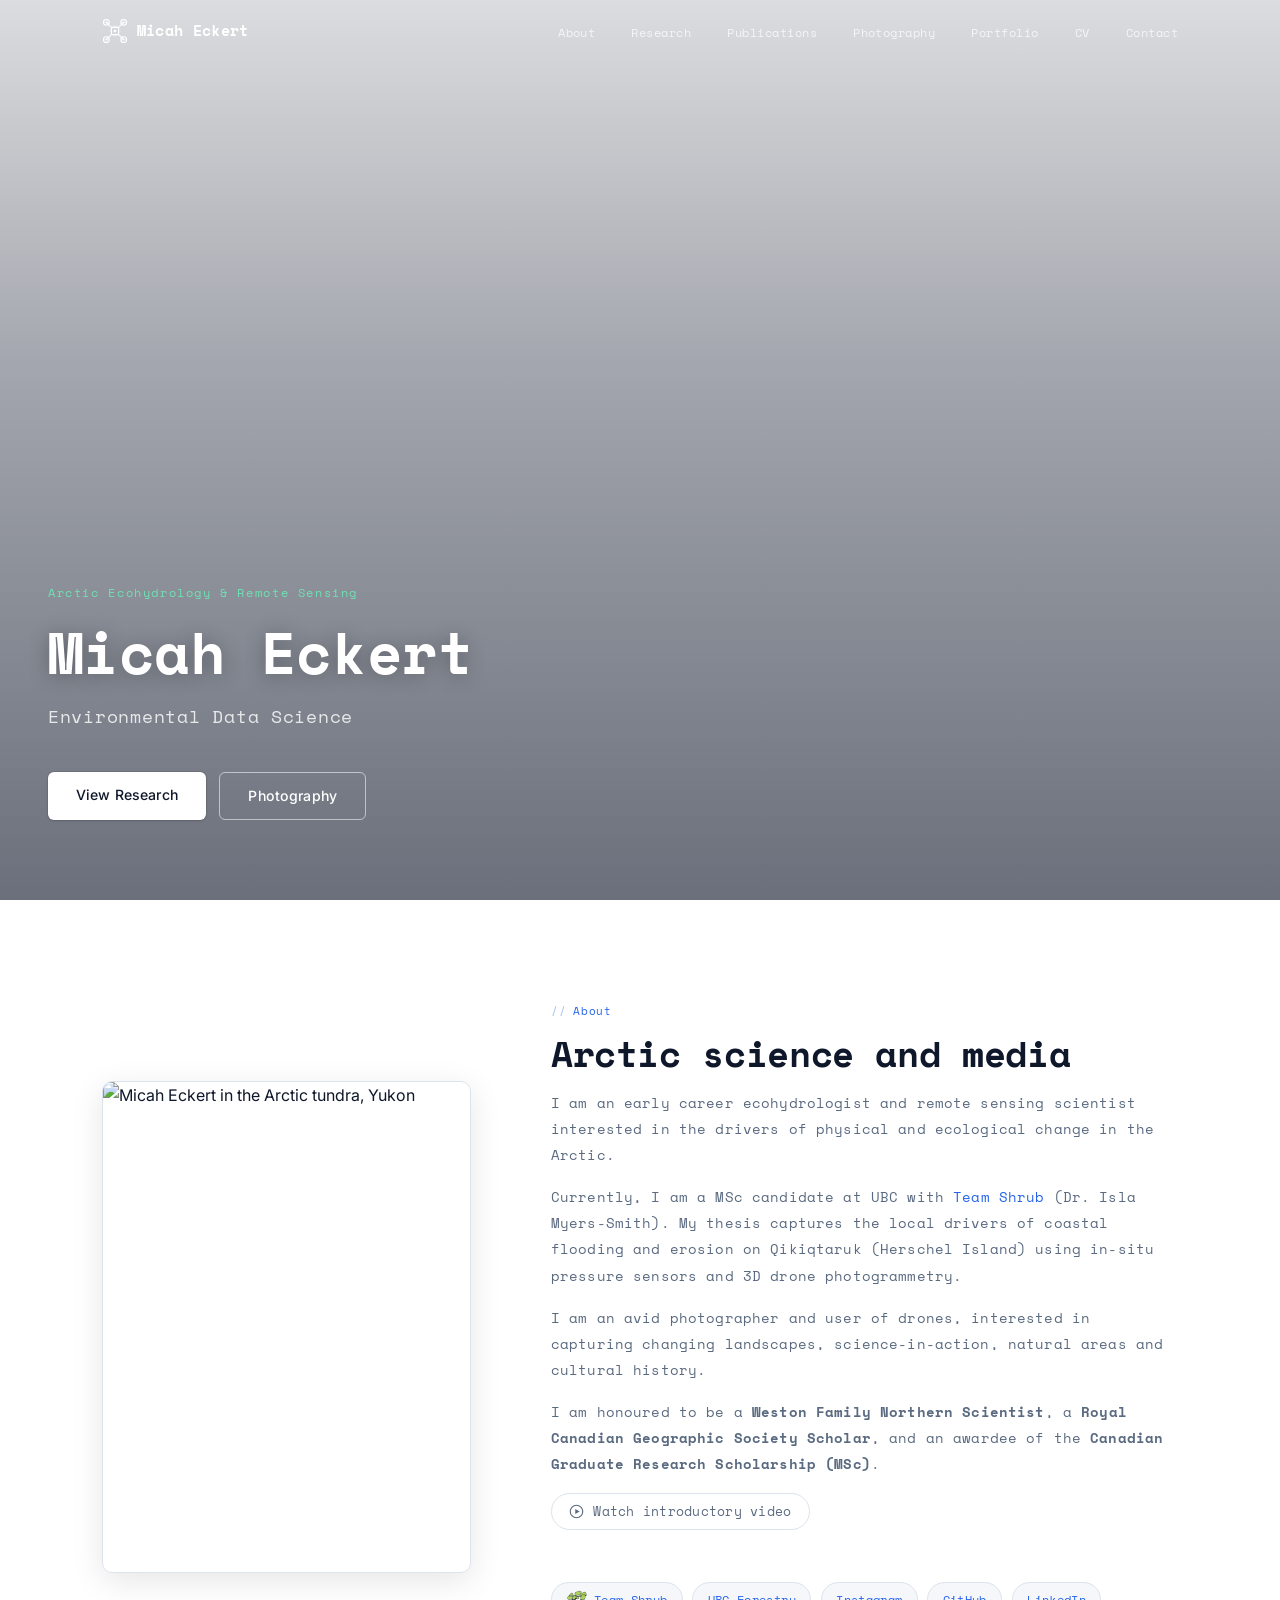
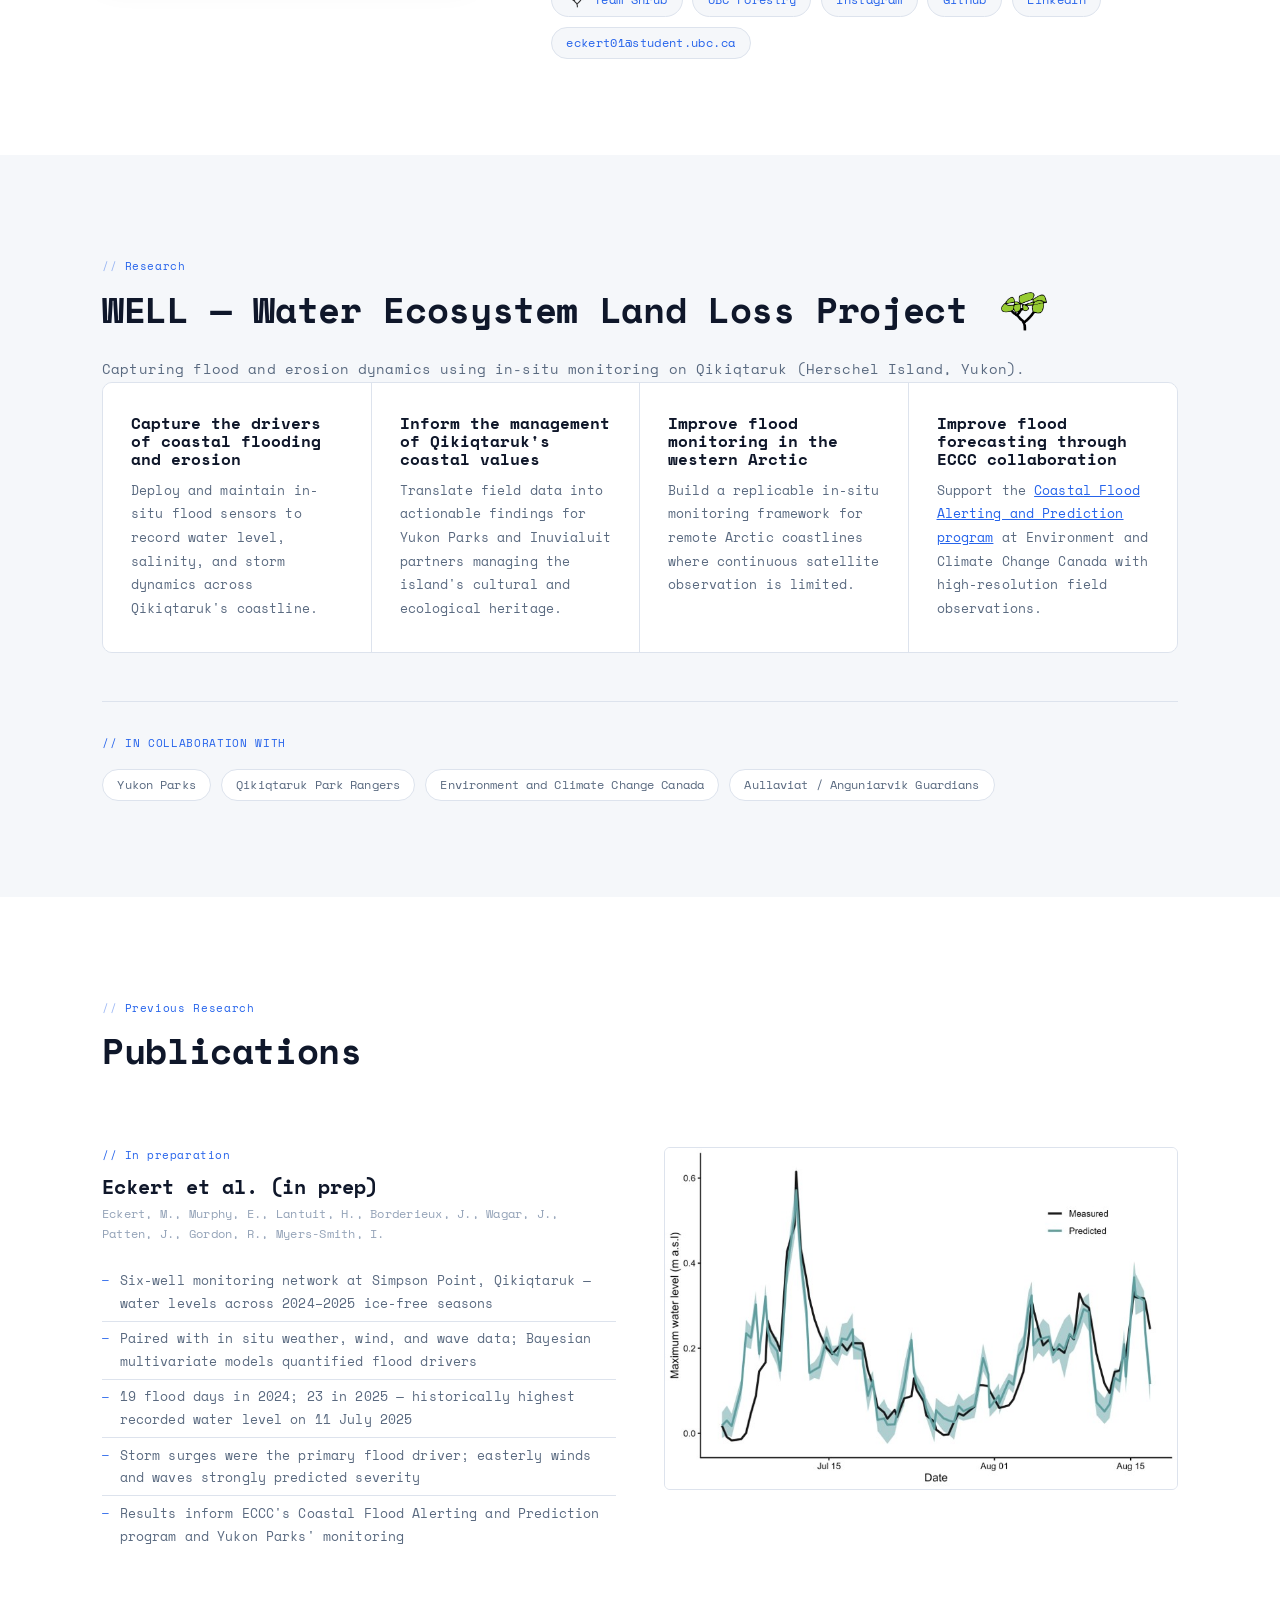
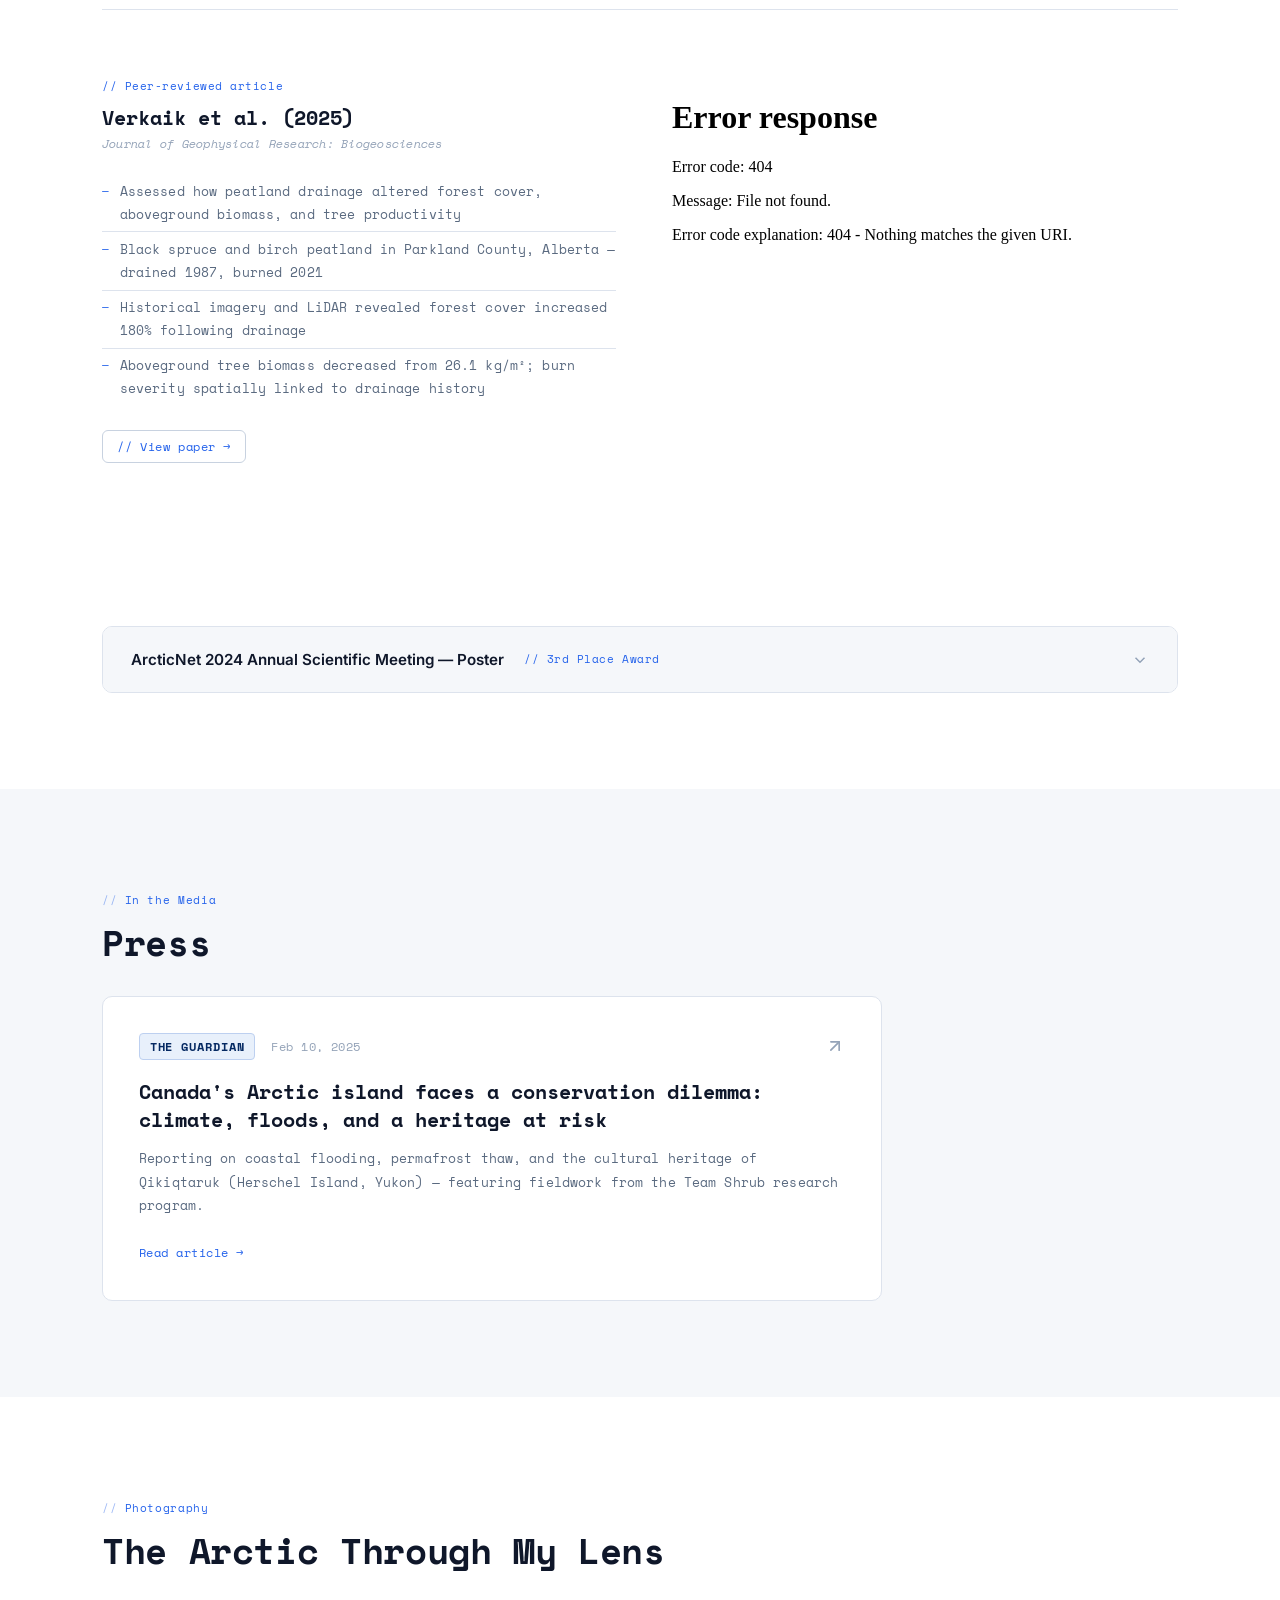
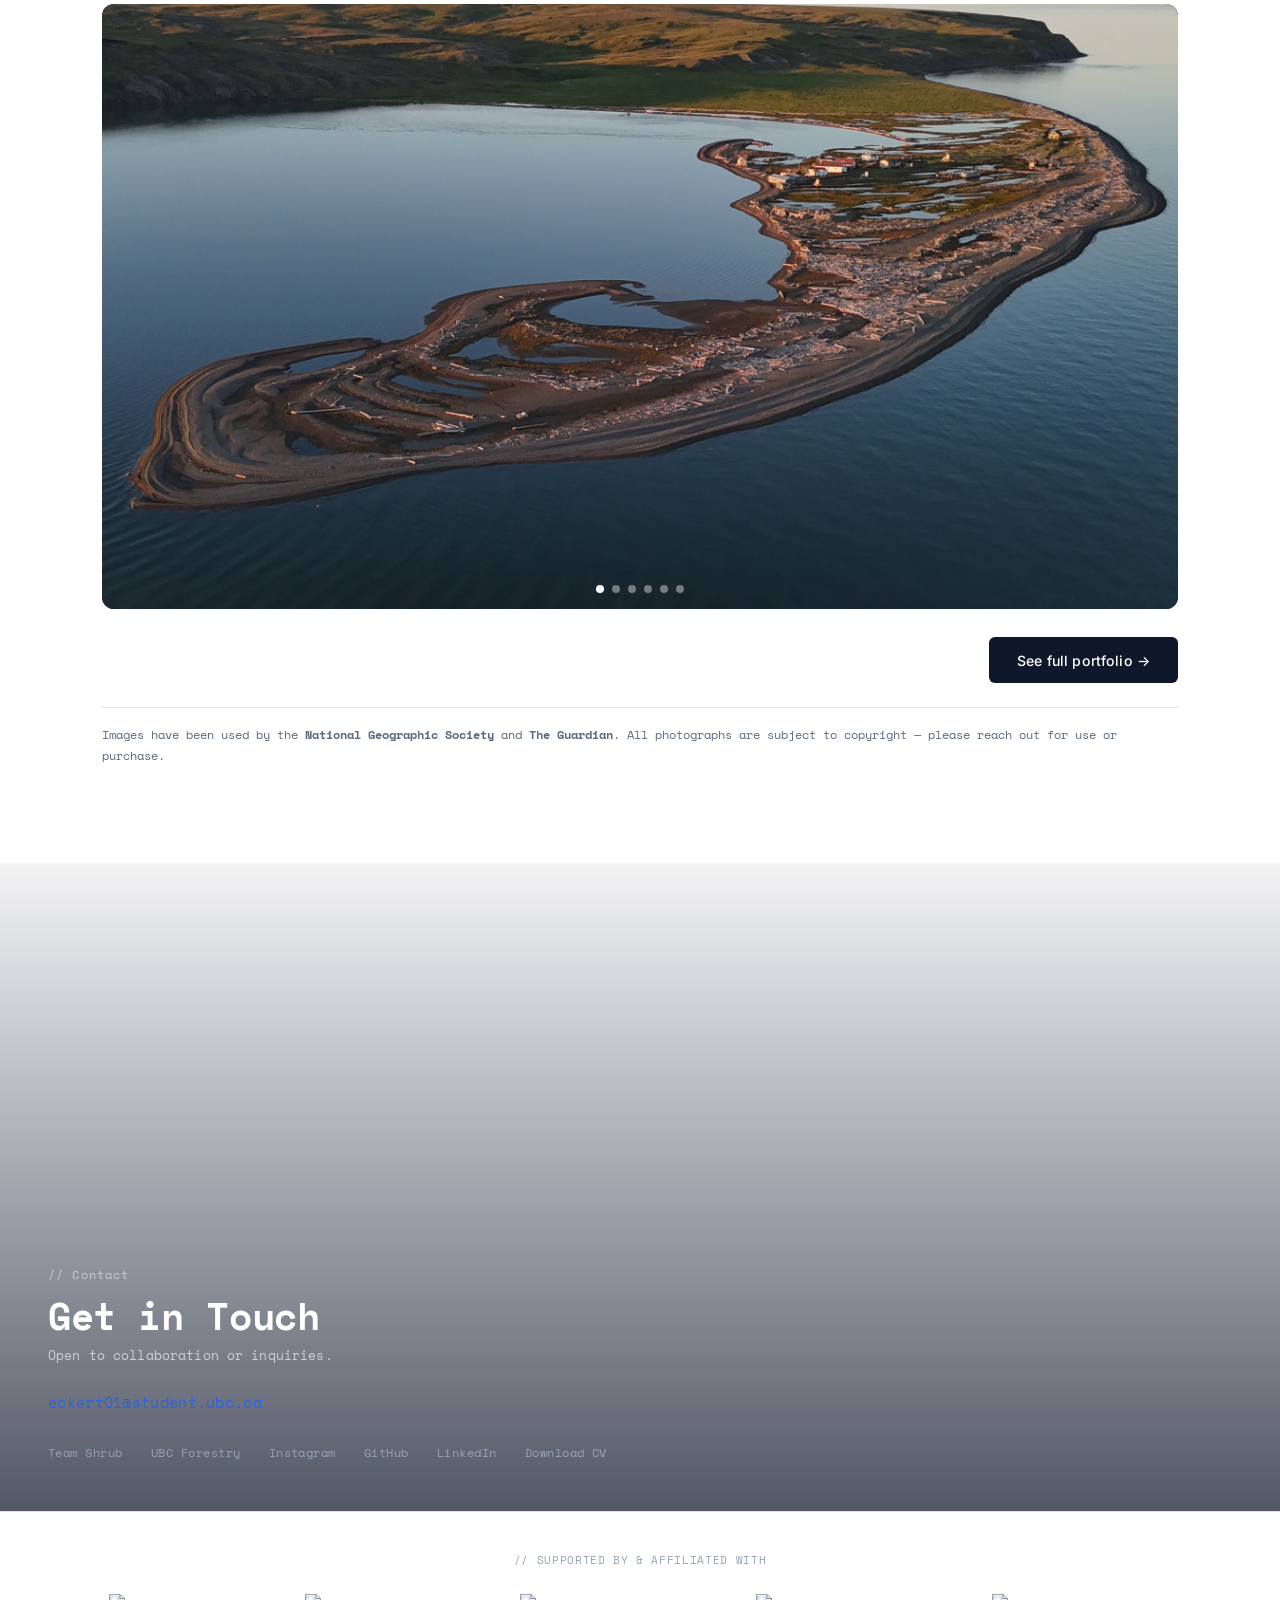
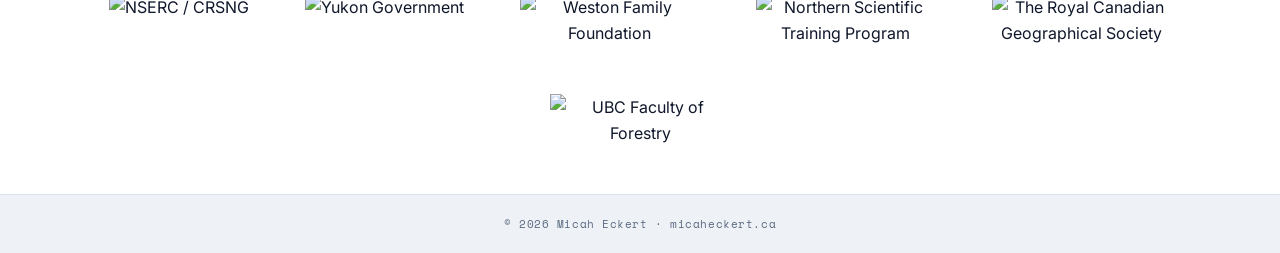
==== index.html @ 85c708ad "Initial commit — micaheckert.com" ====
<!DOCTYPE html>
<html lang="en">
<head>
  <meta charset="UTF-8">
  <meta name="viewport" content="width=device-width, initial-scale=1.0">
  <title>Micah Eckert — Environmental Data Science</title>
  <meta name="description" content="Micah Eckert — MSc researcher in Arctic ecohydrology at UBC, studying coastal change on Qikiqtaruk using drone imagery and in-situ monitoring.">
  <link rel="icon" href="data:image/svg+xml,<svg xmlns='http://www.w3.org/2000/svg' viewBox='0 0 100 100'><rect width='100' height='100' rx='16' fill='%232563eb'/><text x='50' y='72' font-size='60' font-family='Georgia,serif' fill='%23fff' text-anchor='middle'>M</text></svg>">
  <link rel="preconnect" href="https://fonts.googleapis.com">
  <link rel="preconnect" href="https://fonts.gstatic.com" crossorigin>
  <link href="https://fonts.googleapis.com/css2?family=Inter:wght@300;400;500;600;700&family=Space+Mono:ital,wght@0,400;0,700;1,400&display=swap" rel="stylesheet">
  <link rel="stylesheet" href="style.css">
</head>
<body>

  <!-- ===== NAVBAR ===== -->
  <nav id="navbar" role="navigation" aria-label="Main navigation">
    <div class="nav-container">
      <a href="#home" class="nav-logo">
        <svg class="nav-drone" viewBox="0 0 36 36" fill="none" xmlns="http://www.w3.org/2000/svg" aria-hidden="true">
          <!-- Arms -->
          <line x1="13" y1="13" x2="6"  y2="6"  stroke="currentColor" stroke-width="1.5" stroke-linecap="round"/>
          <line x1="23" y1="13" x2="30" y2="6"  stroke="currentColor" stroke-width="1.5" stroke-linecap="round"/>
          <line x1="13" y1="23" x2="6"  y2="30" stroke="currentColor" stroke-width="1.5" stroke-linecap="round"/>
          <line x1="23" y1="23" x2="30" y2="30" stroke="currentColor" stroke-width="1.5" stroke-linecap="round"/>
          <!-- Motor rings -->
          <circle cx="6"  cy="6"  r="4" stroke="currentColor" stroke-width="1.5"/>
          <circle cx="30" cy="6"  r="4" stroke="currentColor" stroke-width="1.5"/>
          <circle cx="6"  cy="30" r="4" stroke="currentColor" stroke-width="1.5"/>
          <circle cx="30" cy="30" r="4" stroke="currentColor" stroke-width="1.5"/>
          <!-- Propeller crosses -->
          <line x1="3.2" y1="6"   x2="8.8" y2="6"   stroke="currentColor" stroke-width="1"   stroke-linecap="round" opacity="0.65"/>
          <line x1="6"   y1="3.2" x2="6"   y2="8.8" stroke="currentColor" stroke-width="1"   stroke-linecap="round" opacity="0.65"/>
          <line x1="27.2" y1="6"   x2="32.8" y2="6"   stroke="currentColor" stroke-width="1" stroke-linecap="round" opacity="0.65"/>
          <line x1="30"   y1="3.2" x2="30"   y2="8.8" stroke="currentColor" stroke-width="1" stroke-linecap="round" opacity="0.65"/>
          <line x1="3.2" y1="30"  x2="8.8"  y2="30"  stroke="currentColor" stroke-width="1"  stroke-linecap="round" opacity="0.65"/>
          <line x1="6"   y1="27.2" x2="6"   y2="32.8" stroke="currentColor" stroke-width="1" stroke-linecap="round" opacity="0.65"/>
          <line x1="27.2" y1="30"  x2="32.8" y2="30"  stroke="currentColor" stroke-width="1" stroke-linecap="round" opacity="0.65"/>
          <line x1="30"   y1="27.2" x2="30"  y2="32.8" stroke="currentColor" stroke-width="1" stroke-linecap="round" opacity="0.65"/>
          <!-- Body (circuit-chip) -->
          <rect x="13" y="13" width="10" height="10" rx="1.5" stroke="currentColor" stroke-width="1.5"/>
          <!-- Connector pins on body -->
          <line x1="16" y1="13" x2="16" y2="11" stroke="currentColor" stroke-width="1" stroke-linecap="round" opacity="0.5"/>
          <line x1="20" y1="13" x2="20" y2="11" stroke="currentColor" stroke-width="1" stroke-linecap="round" opacity="0.5"/>
          <line x1="16" y1="23" x2="16" y2="25" stroke="currentColor" stroke-width="1" stroke-linecap="round" opacity="0.5"/>
          <line x1="20" y1="23" x2="20" y2="25" stroke="currentColor" stroke-width="1" stroke-linecap="round" opacity="0.5"/>
          <!-- Camera / reticle -->
          <circle cx="18" cy="18" r="1.8" fill="currentColor"/>
          <line x1="18" y1="10" x2="18" y2="12" stroke="currentColor" stroke-width="1" stroke-linecap="round" opacity="0.4"/>
          <line x1="18" y1="24" x2="18" y2="26" stroke="currentColor" stroke-width="1" stroke-linecap="round" opacity="0.4"/>
          <line x1="10"  y1="18" x2="12" y2="18" stroke="currentColor" stroke-width="1" stroke-linecap="round" opacity="0.4"/>
          <line x1="24"  y1="18" x2="26" y2="18" stroke="currentColor" stroke-width="1" stroke-linecap="round" opacity="0.4"/>
        </svg>
        Micah Eckert
      </a>
      <ul class="nav-links" id="nav-links">
        <li><a href="#about">About</a></li>
        <li><a href="#research">Research</a></li>
        <li><a href="#publications">Publications</a></li>
        <li><a href="#photography">Photography</a></li>
        <li><a href="portfolio.html">Portfolio</a></li>
        <li><a href="cv.html" target="_blank" rel="noopener">CV</a></li>
        <li><a href="#contact">Contact</a></li>
      </ul>
      <button class="hamburger" id="hamburger" aria-label="Toggle menu" aria-expanded="false">
        <span></span><span></span><span></span>
      </button>
    </div>
  </nav>

  <!-- ===== HERO ===== -->
  <section id="home" class="hero">
    <div class="hero-image">
      <video autoplay muted loop playsinline>
        <source src="Photos/IMG_5633_web.mp4" type="video/mp4">
        <img src="Photos/DSC05240.JPG" alt="Arctic landscape">
      </video>
    </div>
    <div class="hero-overlay"></div>
    <div class="hero-content">
      <p class="hero-sup">Arctic Ecohydrology &amp; Remote Sensing</p>
      <h1>Micah Eckert</h1>
      <p class="hero-tagline">Environmental Data Science</p>
      <div class="hero-cta">
        <a href="#research" class="btn btn-primary">View Research</a>
        <a href="#photography" class="btn btn-ghost">Photography</a>
      </div>
    </div>
  </section>

  <!-- ===== ABOUT ===== -->
  <section id="about" class="section about">
    <div class="container about-grid">
      <div class="about-photo">
        <img src="Photos/DSCF8690.JPG" alt="Micah Eckert in the Arctic tundra, Yukon" loading="lazy">
      </div>
      <div class="about-text">
        <span class="section-label">About</span>
        <h2>Arctic science and media</h2>
        <p>I am an early career ecohydrologist and remote sensing scientist interested in the drivers of physical and ecological change in the Arctic.</p>
        <p>Currently, I am a MSc candidate at UBC with <a href="https://teamshrub.com" target="_blank" rel="noopener">Team Shrub</a> (Dr. Isla Myers-Smith). My thesis captures the local drivers of coastal flooding and erosion on Qikiqtaruk (Herschel Island) using in-situ pressure sensors and 3D drone photogrammetry.</p>
        <p>I am an avid photographer and user of drones, interested in capturing changing landscapes, science-in-action, natural areas and cultural history.</p>
        <p>I am honoured to be a <strong>Weston Family Northern Scientist</strong>, a <strong>Royal Canadian Geographic Society Scholar</strong>, and an awardee of the <strong>Canadian Graduate Research Scholarship (MSc)</strong>.</p>
        <button class="btn-video-trigger" id="open-video-btn">
          <svg width="15" height="15" viewBox="0 0 24 24" fill="currentColor"><circle cx="12" cy="12" r="10" fill="none" stroke="currentColor" stroke-width="1.8"/><polygon points="10,8 17,12 10,16"/></svg>
          Watch introductory video
        </button>

        <div class="affiliation-links">
          <a href="https://teamshrub.com" target="_blank" rel="noopener" class="link-pill link-pill-shrub">
            <img src="shrub.png" alt="" class="pill-logo">Team Shrub
          </a>
          <a href="https://forestry.ubc.ca" target="_blank" rel="noopener" class="link-pill">UBC Forestry</a>
          <a href="https://instagram.com/micah.eckert" target="_blank" rel="noopener" class="link-pill">Instagram</a>
          <a href="https://github.com/eckertmicah" target="_blank" rel="noopener" class="link-pill">GitHub</a>
          <a href="https://ca.linkedin.com/in/micah-eckert-63123725a" target="_blank" rel="noopener" class="link-pill">LinkedIn</a>
          <a href="mailto:eckert01@student.ubc.ca" class="link-pill">eckert01@student.ubc.ca</a>
        </div>
      </div>
    </div>
  </section>

  <!-- ===== RESEARCH — WELL Project ===== -->
  <section id="research" class="section research">
    <div class="container">

      <div class="research-header-text">
        <span class="section-label">Research</span>
        <h2>WELL — Water Ecosystem Land Loss Project <a href="https://teamshrub.com" target="_blank" rel="noopener" class="shrub-inline-link"><img src="shrub.png" alt="Team Shrub" class="shrub-inline-logo"></a></h2>
        <p class="section-intro">Capturing flood and erosion dynamics using in-situ monitoring on Qikiqtaruk (Herschel Island, Yukon).</p>
      </div>

      <!-- 4 Objectives -->
      <div class="research-grid">
        <div class="research-card fade-in">
          <h3>Capture the drivers of coastal flooding and erosion</h3>
          <p>Deploy and maintain in-situ flood sensors to record water level, salinity, and storm dynamics across Qikiqtaruk's coastline.</p>
        </div>
        <div class="research-card fade-in">
          <h3>Inform the management of Qikiqtaruk's coastal values</h3>
          <p>Translate field data into actionable findings for Yukon Parks and Inuvialuit partners managing the island's cultural and ecological heritage.</p>
        </div>
        <div class="research-card fade-in">
          <h3>Improve flood monitoring in the western Arctic</h3>
          <p>Build a replicable in-situ monitoring framework for remote Arctic coastlines where continuous satellite observation is limited.</p>
        </div>
        <div class="research-card fade-in">
          <h3>Improve flood forecasting through ECCC collaboration</h3>
          <p>Support the <a href="https://www.canada.ca/en/services/environment/weather/other-services/coastal-flooding-prediction-alert.html#toc0" target="_blank" rel="noopener">Coastal Flood Alerting and Prediction program</a> at Environment and Climate Change Canada with high-resolution field observations.</p>
        </div>
      </div>

      <!-- Collaborators -->
      <div class="research-collab">
        <span class="research-collab-label">// In collaboration with</span>
        <div class="research-collab-partners">
          <span>Yukon Parks</span>
          <span>Qikiqtaruk Park Rangers</span>
          <span>Environment and Climate Change Canada</span>
          <span>Aullaviat / Anguniarvik Guardians</span>
        </div>
      </div>

    </div>
  </section>

  <!-- ===== PUBLICATIONS / PREVIOUS RESEARCH ===== -->
  <section id="publications" class="section publications">
    <div class="container">
      <span class="section-label">Previous Research</span>
      <h2>Publications</h2>

      <!-- Eckert et al. (in prep) — FIRST -->
      <div class="paper-card fade-in">
        <div class="paper-meta">
          <span class="paper-label">// In preparation</span>
          <h3>Eckert et al. (in prep)</h3>
          <p class="paper-journal">Eckert, M., Murphy, E., Lantuit, H., Borderieux, J., Wagar, J., Patten, J., Gordon, R., Myers-Smith, I.</p>
          <ul class="paper-findings">
            <li>Six-well monitoring network at Simpson Point, Qikiqtaruk — water levels across 2024–2025 ice-free seasons</li>
            <li>Paired with in situ weather, wind, and wave data; Bayesian multivariate models quantified flood drivers</li>
            <li>19 flood days in 2024; 23 in 2025 — historically highest recorded water level on 11 July 2025</li>
            <li>Storm surges were the primary flood driver; easterly winds and waves strongly predicted severity</li>
            <li>Results inform ECCC's Coastal Flood Alerting and Prediction program and Yukon Parks' monitoring</li>
          </ul>
        </div>
        <div class="paper-graph">
          <img src="graph.jpg" alt="Key findings figure — Eckert et al. in prep" loading="lazy">
        </div>
      </div>

      <!-- Verkaik et al. (2025) — SECOND -->
      <div class="paper-card fade-in">
        <div class="paper-meta">
          <span class="paper-label">// Peer-reviewed article</span>
          <h3>Verkaik et al. (2025)</h3>
          <p class="paper-journal"><em>Journal of Geophysical Research: Biogeosciences</em></p>
          <ul class="paper-findings">
            <li>Assessed how peatland drainage altered forest cover, aboveground biomass, and tree productivity</li>
            <li>Black spruce and birch peatland in Parkland County, Alberta — drained 1987, burned 2021</li>
            <li>Historical imagery and LiDAR revealed forest cover increased 180% following drainage</li>
            <li>Aboveground tree biomass decreased from 26.1 kg/m²; burn severity spatially linked to drainage history</li>
          </ul>
          <button class="btn-paper-view" id="open-pdf-btn">// View paper &rarr;</button>
        </div>
        <div class="paper-iframe-embed">
          <iframe src="verkaik2025.pdf#view=FitH&toolbar=0" title="Verkaik et al. (2025)">
            <p>// PDF preview unavailable — <a href="verkaik2025.pdf" target="_blank">open in new tab</a>.</p>
          </iframe>
        </div>
      </div>

      <!-- ArcticNet poster accordion -->
      <details class="poster-details">
        <summary>
          <span class="poster-summary-inner">
            <span class="poster-title">ArcticNet 2024 Annual Scientific Meeting — Poster</span>
            <span class="poster-award">// 3rd Place Award</span>
          </span>
          <svg class="poster-chevron" viewBox="0 0 24 24" fill="none" stroke="currentColor" stroke-width="2"><polyline points="6 9 12 15 18 9"/></svg>
        </summary>
        <div class="poster-content">
          <img src="arcticnet.webp" alt="ArcticNet 2024 Poster — Micah Eckert" loading="lazy">
        </div>
      </details>

    </div>
  </section>

  <!-- ===== PRESS / IN THE MEDIA ===== -->
  <section id="press" class="section press">
    <div class="container">
      <span class="section-label">In the Media</span>
      <h2>Press</h2>
      <a class="press-card fade-in" href="https://www.theguardian.com/environment/2025/feb/10/canada-arctic-yukon-herschel-island-qikiqtaruk-inuvialuit-culture-conservation-dilemma-climate-floods-historic-whaling" target="_blank" rel="noopener">
        <div class="press-card-top">
          <div class="press-outlet">
            <span class="press-outlet-name">The Guardian</span>
            <span class="press-date">Feb 10, 2025</span>
          </div>
          <svg class="press-arrow" width="20" height="20" viewBox="0 0 24 24" fill="none" stroke="currentColor" stroke-width="2" stroke-linecap="round" stroke-linejoin="round"><line x1="7" y1="17" x2="17" y2="7"/><polyline points="7 7 17 7 17 17"/></svg>
        </div>
        <h3 class="press-headline">Canada's Arctic island faces a conservation dilemma: climate, floods, and a heritage at risk</h3>
        <p class="press-desc">Reporting on coastal flooding, permafrost thaw, and the cultural heritage of Qikiqtaruk (Herschel Island, Yukon) — featuring fieldwork from the Team Shrub research program.</p>
        <span class="press-read">Read article &rarr;</span>
      </a>
    </div>
  </section>

  <!-- ===== PHOTOGRAPHY ===== -->
  <section id="photography" class="section photography">
    <div class="container">
      <span class="section-label">Photography</span>
      <h2>The Arctic Through My Lens</h2>
      <div class="slideshow" id="slideshow">
        <img class="slideshow-img active" src="Portfolio_2025/Western%20Arctic/DJI_20250801232409_0075_D_Original.JPG" alt="Aerial view of the western Arctic coastline, Qikiqtaruk" loading="lazy">
        <img class="slideshow-img" src="Portfolio_2025/Western%20Arctic/DJI_20250803163308_0182_D_Original.JPG" alt="Drone photograph over the western Arctic tundra" loading="lazy">
        <img class="slideshow-img" src="Portfolio_2025/Western%20Arctic/DSC05242_Original.jpg" alt="Western Arctic landscape, Yukon" loading="lazy">
        <img class="slideshow-img" src="Portfolio_2025/Western%20Arctic/DSC05409_Original.jpg" alt="Arctic fieldwork, western Yukon" loading="lazy">
        <img class="slideshow-img" src="Portfolio_2025/Western%20Arctic/DSCF8063.JPG" alt="Tundra and coastline, Qikiqtaruk" loading="lazy">
        <img class="slideshow-img" src="Portfolio_2025/Western%20Arctic/DSCF8268.JPG" alt="Western Arctic scenery, Yukon" loading="lazy">
        <div class="slideshow-dots" aria-hidden="true">
          <button class="slideshow-dot active"></button>
          <button class="slideshow-dot"></button>
          <button class="slideshow-dot"></button>
          <button class="slideshow-dot"></button>
          <button class="slideshow-dot"></button>
          <button class="slideshow-dot"></button>
        </div>
      </div>
      <div class="gallery-cta">
        <a href="portfolio.html" class="btn btn-primary">See full portfolio &rarr;</a>
      </div>
      <p class="photo-credit">
        Images have been used by the <strong>National Geographic Society</strong> and <strong>The Guardian</strong>.
        All photographs are subject to copyright &mdash; please <a href="mailto:eckert01@student.ubc.ca">reach out</a> for use or purchase.
      </p>
    </div>

    <!-- Lightbox -->
    <div id="lightbox" class="lightbox" role="dialog" aria-modal="true" aria-label="Photo viewer">
      <button class="lightbox-close" id="lb-close" aria-label="Close">&times;</button>
      <button class="lightbox-nav prev" id="lb-prev" aria-label="Previous">&#8249;</button>
      <div class="lightbox-img-wrap">
        <img src="" alt="" id="lb-img">
      </div>
      <p id="lb-caption"></p>
      <button class="lightbox-nav next" id="lb-next" aria-label="Next">&#8250;</button>
    </div>
  </section>

  <!-- ===== COASTLINE VIDEO + CONTACT ===== -->
  <section id="contact" class="coastal-video-section">
    <div class="coastal-video-bg">
      <video autoplay muted loop playsinline>
        <source src="dronevid_web.mp4" type="video/mp4">
      </video>
    </div>
    <div class="coastal-video-overlay"></div>
    <div class="coastal-video-content">
      <span class="coastal-video-label">// Contact</span>
      <h2 class="coastal-video-heading">Get in Touch</h2>
      <p class="coastal-video-sub">Open to collaboration or inquiries.</p>
      <a href="mailto:eckert01@student.ubc.ca" class="contact-email contact-email--light">eckert01@student.ubc.ca</a>
      <div class="contact-links contact-links--light">
        <a href="https://teamshrub.com" target="_blank" rel="noopener">Team Shrub</a>
        <a href="https://forestry.ubc.ca" target="_blank" rel="noopener">UBC Forestry</a>
        <a href="https://instagram.com/micah.eckert" target="_blank" rel="noopener">Instagram</a>
        <a href="https://github.com/eckertmicah" target="_blank" rel="noopener">GitHub</a>
        <a href="https://ca.linkedin.com/in/micah-eckert-63123725a" target="_blank" rel="noopener">LinkedIn</a>
        <a href="Eckert_CV.pdf" download>Download CV</a>
      </div>
    </div>
  </section>

  <!-- ===== FOOTER ===== -->
  <footer class="footer">
    <!-- Partner / Funder Logos -->
    <div class="footer-logos">
      <p class="footer-logos-label">// Supported by &amp; affiliated with</p>
      <div class="footer-logos-row">
        <img src="logos/Picture1.png" alt="NSERC / CRSNG">
        <img src="logos/Picture2.png" alt="Yukon Government">
        <img src="logos/Picture3.png" alt="Weston Family Foundation">
        <img src="logos/Picture4.png" alt="Northern Scientific Training Program">
        <img src="logos/Picture5.png" alt="The Royal Canadian Geographical Society">
        <img src="logos/Picture6.png" alt="UBC Faculty of Forestry">
      </div>
    </div>

    <div class="footer-bar">
      <p>&copy; 2026 Micah Eckert &middot; micaheckert.ca</p>
    </div>
  </footer>

  <!-- ===== VIDEO MODAL ===== -->
  <div id="video-modal" class="video-modal" role="dialog" aria-modal="true" aria-label="Introductory video">
    <div class="video-modal-inner">
      <button class="video-modal-close" id="video-modal-close" aria-label="Close">&times;</button>
      <p class="video-modal-title">// Introductory video — Weston Family Foundation</p>
      <video id="video-modal-player" class="video-modal-player" controls>
        <source src="Eckert_VideoComponent_web.mp4" type="video/mp4">
      </video>
    </div>
  </div>

  <!-- ===== PDF MODAL ===== -->
  <div id="pdf-modal" class="pdf-modal" role="dialog" aria-modal="true" aria-label="Paper viewer">
    <div class="pdf-modal-inner">
      <button class="pdf-modal-close" id="pdf-modal-close" aria-label="Close">&times;</button>
      <p class="pdf-modal-title">Verkaik et al. (2025) — Journal of Geophysical Research: Biogeosciences</p>
      <object id="pdf-modal-iframe" class="pdf-modal-iframe" type="application/pdf" data="">
        <div class="pdf-fallback">
          <p>// PDF preview not supported in this browser</p>
          <a href="verkaik2025.pdf" target="_blank" class="btn-paper-view">Open in new tab &rarr;</a>
        </div>
      </object>
    </div>
  </div>

  <script src="script.js"></script>
</body>
</html>
---- style.css ----
/* ============================================================
   micaheckert.ca — stylesheet  v4
   ============================================================ */

*, *::before, *::after {
  box-sizing: border-box;
  margin: 0;
  padding: 0;
}

:root {
  --bg:           #ffffff;
  --bg-alt:       #f5f7fa;
  --bg-soft:      #eef1f6;
  --border:       #dde3ed;
  --border-md:    #c8d2e0;

  --blue:         #2563eb;
  --blue-lt:      #3b82f6;
  --blue-bg:      #eff6ff;
  --green:        #10b981;

  --text:         #0f172a;
  --text-muted:   #5a6a80;
  --text-faint:   #94a3b8;

  --font-sans:  'Inter', system-ui, -apple-system, sans-serif;
  --font-mono:  'Space Mono', 'Fira Mono', 'Courier New', monospace;

  --radius:     10px;
  --radius-sm:  6px;
  --shadow:     0 1px 3px rgba(0,0,0,0.07), 0 4px 16px rgba(0,0,0,0.05);
  --shadow-lg:  0 8px 32px rgba(0,0,0,0.10);
  --transition: 0.2s ease;
}

html {
  scroll-behavior: smooth;
  -webkit-font-smoothing: antialiased;
}

body {
  font-family: var(--font-sans);
  color: var(--text);
  background: var(--bg);
  line-height: 1.65;
  overflow-x: hidden;
}

img {
  display: block;
  max-width: 100%;
  image-orientation: from-image;
}

a {
  color: var(--blue);
  transition: color var(--transition);
}
a:hover { color: var(--blue-lt); }

/* ----- Typography ----- */
h1, h2, h3 {
  font-family: var(--font-mono);
  font-weight: 700;
  letter-spacing: -0.01em;
  line-height: 1.15;
}
h4 {
  font-family: var(--font-mono);
  font-size: 0.7rem;
  font-weight: 700;
  letter-spacing: 0.08em;
  text-transform: uppercase;
  color: var(--blue);
  margin-bottom: 0.85rem;
}

h1 { font-size: clamp(2.1rem, 4.5vw, 3.6rem); }
h2 { font-size: clamp(1.55rem, 3vw, 2.25rem); margin-bottom: 1rem; }
h3 { font-size: 0.97rem; letter-spacing: 0em; margin-bottom: 0.45rem; }

p { margin-bottom: 1rem; }
p:last-child { margin-bottom: 0; }

/* ----- Layout ----- */
.container {
  max-width: 1140px;
  margin: 0 auto;
  padding: 0 2rem;
}

.section {
  padding: 6rem 0;
  scroll-margin-top: 64px;
}

/* Section label */
.section-label {
  display: inline-flex;
  align-items: center;
  gap: 0.45rem;
  font-family: var(--font-mono);
  font-size: 0.68rem;
  font-weight: 400;
  letter-spacing: 0.06em;
  color: var(--blue);
  margin-bottom: 0.75rem;
}
.section-label::before {
  content: '//';
  opacity: 0.45;
}

.section-intro {
  font-family: var(--font-mono);
  font-size: 0.88rem;
  color: var(--text-muted);
  max-width: 100%;
  white-space: nowrap;
  margin-bottom: 3rem;
  line-height: 1.85;
  letter-spacing: 0.01em;
}

/* ----- Buttons ----- */
.btn {
  display: inline-block;
  padding: 0.72rem 1.75rem;
  border-radius: var(--radius-sm);
  font-family: var(--font-sans);
  font-size: 0.88rem;
  font-weight: 500;
  text-decoration: none;
  border: none;
  cursor: pointer;
  transition: all var(--transition);
  letter-spacing: 0.01em;
}
.btn-primary {
  background: #ffffff;
  color: var(--text);
  box-shadow: 0 1px 3px rgba(0,0,0,0.12), 0 0 0 1px rgba(0,0,0,0.07);
}
.btn-primary:hover {
  background: #f0f4fa;
  color: var(--text);
  transform: translateY(-1px);
  box-shadow: 0 4px 16px rgba(0,0,0,0.15);
}
.btn-ghost {
  background: transparent;
  border: 1.5px solid rgba(255,255,255,0.55);
  color: #fff;
}
.btn-ghost:hover {
  background: rgba(255,255,255,0.12);
  border-color: rgba(255,255,255,0.85);
  color: #fff;
}

/* ----- Fade-in ----- */
.fade-in {
  opacity: 0;
  transform: translateY(18px);
  transition: opacity 0.5s ease, transform 0.5s ease;
}
.fade-in.visible {
  opacity: 1;
  transform: none;
}


/* ============================================================
   NAVBAR
   ============================================================ */
#navbar {
  position: fixed;
  top: 0; left: 0; right: 0;
  z-index: 200;
  padding: 1.1rem 0;
  transition: background var(--transition), box-shadow var(--transition), padding var(--transition);
}
#navbar.scrolled {
  background: rgba(255,255,255,0.97);
  backdrop-filter: blur(12px);
  -webkit-backdrop-filter: blur(12px);
  box-shadow: 0 1px 0 var(--border);
  padding: 0.7rem 0;
}
#navbar.scrolled .nav-logo { color: var(--text); }
#navbar.scrolled .nav-links a { color: var(--text-muted); }
#navbar.scrolled .nav-links a:hover { color: var(--blue); }
#navbar.scrolled .hamburger span { background: var(--text); }

.nav-container {
  max-width: 1140px;
  margin: 0 auto;
  padding: 0 2rem;
  display: flex;
  align-items: center;
  justify-content: space-between;
}

.nav-logo {
  display: flex;
  align-items: center;
  gap: 0.55rem;
  font-family: var(--font-mono);
  font-size: 0.95rem;
  font-weight: 700;
  color: #fff;
  text-decoration: none;
  letter-spacing: 0.02em;
  transition: color var(--transition);
}

.nav-drone {
  width: 26px;
  height: 26px;
  flex-shrink: 0;
  transition: opacity var(--transition);
}
.nav-logo:hover .nav-drone { opacity: 0.75; }

.nav-links {
  list-style: none;
  display: flex;
  gap: 2.25rem;
}
.nav-links a {
  font-family: var(--font-mono);
  font-size: 0.75rem;
  letter-spacing: 0.04em;
  color: rgba(255,255,255,0.75);
  text-decoration: none;
  transition: color var(--transition);
}
.nav-links a:hover { color: #fff; }
.nav-links a.nav-active { color: #fff; }

.hamburger {
  display: none;
  flex-direction: column;
  justify-content: center;
  gap: 5px;
  background: none;
  border: none;
  cursor: pointer;
  padding: 4px;
  z-index: 201;
}
.hamburger span {
  display: block;
  width: 22px;
  height: 1.5px;
  background: #fff;
  border-radius: 2px;
  transition: all 0.3s;
}
.hamburger.open span:nth-child(1) { transform: translateY(6.5px) rotate(45deg); }
.hamburger.open span:nth-child(2) { opacity: 0; }
.hamburger.open span:nth-child(3) { transform: translateY(-6.5px) rotate(-45deg); }


/* ============================================================
   HERO
   ============================================================ */
.hero {
  position: relative;
  height: 100vh;
  min-height: 560px;
  display: flex;
  align-items: flex-end;
  justify-content: flex-start;
  overflow: hidden;
  color: #fff;
  text-align: left;
}

.hero-image {
  position: absolute;
  inset: 0;
}
.hero-image img,
.hero-image video {
  width: 100%;
  height: 100%;
  object-fit: cover;
  object-position: center center;
}

.hero-overlay {
  position: absolute;
  inset: 0;
  background: linear-gradient(
    to bottom,
    rgba(15,23,42,0.15) 0%,
    rgba(15,23,42,0.38) 40%,
    rgba(15,23,42,0.62) 100%
  );
}

.hero-content {
  position: relative;
  z-index: 2;
  max-width: 700px;
  padding: 0 3rem 5rem;
}

.hero-sup {
  font-family: var(--font-mono);
  font-size: 0.72rem;
  letter-spacing: 0.14em;
  color: #6ee7b7;
  margin-bottom: 1.1rem;
  opacity: 0.95;
}

.hero-content h1 {
  text-shadow: 0 2px 20px rgba(0,0,0,0.3);
  margin-bottom: 1rem;
  font-weight: 700;
}

.hero-tagline {
  font-size: clamp(1rem, 2vw, 1.15rem);
  color: rgba(255,255,255,0.82);
  margin-bottom: 2.5rem;
  font-family: var(--font-mono);
  font-weight: 400;
  letter-spacing: 0.04em;
}

.hero-cta {
  display: flex;
  gap: 0.85rem;
  justify-content: flex-start;
  flex-wrap: wrap;
}

.hero-scroll {
  position: absolute;
  bottom: 2rem;
  left: 50%;
  transform: translateX(-50%);
  color: rgba(255,255,255,0.5);
  z-index: 2;
  text-decoration: none;
  animation: hero-bounce 2.4s ease-in-out infinite;
}
@keyframes hero-bounce {
  0%, 100% { transform: translateX(-50%) translateY(0); }
  50%       { transform: translateX(-50%) translateY(8px); }
}


/* ============================================================
   ABOUT
   ============================================================ */
.about { background: var(--bg); }

.about-grid {
  display: grid;
  grid-template-columns: 1fr 1.7fr;
  gap: 5rem;
  align-items: center;
}

.about-photo {
  border-radius: var(--radius);
  overflow: hidden;
  box-shadow: var(--shadow-lg);
  aspect-ratio: 3 / 4;
  border: 1px solid var(--border);
}
.about-photo img {
  width: 100%;
  height: 100%;
  object-fit: cover;
  object-position: 72% 12%;
}

.about-text h2 { color: var(--text); }
.about-text p {
  color: var(--text-muted);
  font-family: var(--font-mono);
  font-size: 0.88rem;
  line-height: 1.85;
  letter-spacing: 0.01em;
}
.about-text a  { color: var(--blue); text-decoration: none; font-weight: 400; }
.about-text a:hover { text-decoration: underline; }

.affiliation-links {
  display: flex;
  flex-wrap: wrap;
  gap: 0.6rem;
  margin-top: 1.75rem;
}
.link-pill {
  display: inline-flex;
  align-items: center;
  padding: 0.35rem 0.9rem;
  border-radius: 100px;
  border: 1px solid var(--border);
  color: var(--text-muted);
  text-decoration: none;
  font-family: var(--font-mono);
  font-size: 0.72rem;
  letter-spacing: 0.03em;
  transition: all var(--transition);
  background: var(--bg-alt);
}
.link-pill:hover {
  background: var(--text);
  border-color: var(--text);
  color: #fff;
}

/* Shrub logo inside pill */
.pill-logo {
  width: 22px;
  height: 22px;
  object-fit: contain;
  display: inline-block;
  vertical-align: middle;
  margin-right: 0.35rem;
  opacity: 0.8;
}
.link-pill-shrub:hover .pill-logo { opacity: 1; filter: brightness(10); }


/* ============================================================
   RESEARCH  (light)
   ============================================================ */
.research { background: var(--bg-alt); }
.research h2 { color: var(--text); }

/* Inline shrub logo inside h2 */
.shrub-inline-link {
  display: inline-block;
  text-decoration: none;
  vertical-align: middle;
  margin-left: 0.55rem;
  line-height: 1;
}
.shrub-inline-logo {
  display: inline-block;
  height: 1.45em;
  width: auto;
  vertical-align: middle;
  opacity: 1;
  transition: opacity var(--transition);
  position: relative;
  top: -0.08em;
}
.shrub-inline-link:hover .shrub-inline-logo { opacity: 0.65; }

/* Research header (simplified — logo is now inline in h2) */
.research-header-text {
  margin-bottom: 0;
}

/* Drone map */
.drone-map-figure {
  margin-bottom: 2rem;
  border: 1px solid var(--border);
  border-radius: var(--radius);
  overflow: hidden;
  background: var(--bg);
}
.drone-map-wrap { line-height: 0; }
.drone-map-wrap img {
  width: 100%;
  height: auto;
  display: block;
}
.drone-map-figure figcaption {
  font-family: var(--font-mono);
  font-size: 0.68rem;
  color: var(--text-faint);
  padding: 0.55rem 0.75rem;
  border-top: 1px solid var(--border);
}

.research-grid {
  display: grid;
  grid-template-columns: repeat(auto-fit, minmax(240px, 1fr));
  gap: 0;
  border: 1px solid var(--border);
  border-radius: var(--radius);
  overflow: hidden;
  margin-bottom: 3rem;
}

.research-card {
  background: var(--bg);
  padding: 2rem 1.75rem;
  transition: background var(--transition);
  border-right: 1px solid var(--border);
}
.research-card:last-child { border-right: none; }
.research-card:hover { background: var(--blue-bg); }

.research-card h3 { color: var(--text); margin-bottom: 0.65rem; }
.research-card p {
  color: var(--text-muted);
  font-family: var(--font-mono);
  font-size: 0.82rem;
  margin: 0;
  line-height: 1.8;
  letter-spacing: 0.01em;
}
.research-card a { color: var(--blue); }


/* Research collaborators */
.research-collab {
  border-top: 1px solid var(--border);
  padding-top: 2rem;
  display: flex;
  flex-direction: column;
  gap: 1rem;
}
.research-collab-label {
  font-family: var(--font-mono);
  font-size: 0.7rem;
  color: var(--blue);
  letter-spacing: 0.06em;
  text-transform: uppercase;
}
.research-collab-partners {
  display: flex;
  flex-wrap: wrap;
  gap: 0.6rem;
}
.research-collab-partners span {
  font-family: var(--font-mono);
  font-size: 0.78rem;
  color: var(--text-muted);
  background: var(--bg);
  border: 1px solid var(--border);
  border-radius: 100px;
  padding: 0.3rem 0.9rem;
  letter-spacing: 0.01em;
}

/* ============================================================
   PUBLICATIONS / PREVIOUS RESEARCH
   ============================================================ */
.publications { background: var(--bg); }
.publications h2 { color: var(--text); margin-bottom: 2.5rem; }

/* Paper card */
.paper-card {
  display: grid;
  grid-template-columns: 1fr 1fr;
  gap: 3rem;
  align-items: start;
  padding: 2.25rem 0;
  margin-bottom: 2rem;
  border-bottom: 1px solid var(--border);
}
.paper-card:last-of-type {
  border-bottom: none;
}
.paper-label {
  display: block;
  font-family: var(--font-mono);
  font-size: 0.68rem;
  color: var(--blue);
  margin-bottom: 0.6rem;
  letter-spacing: 0.05em;
}
.paper-meta h3 {
  font-size: 1.25rem;
  color: var(--text);
  margin-bottom: 0.35rem;
}
.paper-journal {
  font-family: var(--font-mono);
  font-size: 0.78rem;
  color: var(--text-faint);
  margin-bottom: 1.25rem;
  letter-spacing: 0.02em;
  line-height: 1.6;
}
.paper-findings {
  list-style: none;
  padding: 0;
  margin: 0 0 1.25rem 0;
}
.paper-findings li {
  font-family: var(--font-mono);
  font-size: 0.82rem;
  color: var(--text-muted);
  line-height: 1.75;
  letter-spacing: 0.01em;
  padding: 0.35rem 0 0.35rem 1.1rem;
  border-bottom: 1px solid var(--border);
  position: relative;
}
.paper-findings li:last-child { border-bottom: none; }
.paper-findings li::before {
  content: '—';
  position: absolute;
  left: 0;
  color: var(--blue);
  font-size: 0.7rem;
  top: 0.42rem;
}

/* View paper button (inline in meta) */
.btn-paper-view {
  display: inline-block;
  font-family: var(--font-mono);
  font-size: 0.72rem;
  letter-spacing: 0.05em;
  color: var(--blue);
  background: none;
  border: 1px solid var(--border-md);
  border-radius: var(--radius-sm);
  padding: 0.45rem 0.9rem;
  cursor: pointer;
  transition: all var(--transition);
  text-decoration: none;
  margin-top: 0.25rem;
}
.btn-paper-view:hover {
  background: var(--blue);
  border-color: var(--blue);
  color: #fff;
}

/* Graph / figure side */
.paper-graph {
  border-radius: var(--radius-sm);
  overflow: hidden;
  border: 1px solid var(--border);
  background: var(--bg);
}
.paper-graph img {
  width: 100%;
  height: auto;
  display: block;
}

/* Inline PDF embed (Verkaik card right column) */
.paper-iframe-embed {
  border-radius: var(--radius);
  overflow: hidden;
  background: var(--bg);
}
.paper-iframe-embed iframe {
  display: block;
  width: 100%;
  height: 480px;
  border: none;
}

.paper-pdf-cta {
  display: flex;
  flex-direction: column;
  align-items: center;
  justify-content: center;
  gap: 1.25rem;
  background: var(--bg-alt);
  border-radius: var(--radius);
  min-height: 200px;
  padding: 2rem;
  text-align: center;
}
.paper-pdf-cta-label {
  font-family: var(--font-mono);
  font-size: 0.7rem;
  color: var(--text-faint);
  letter-spacing: 0.05em;
  margin: 0;
}
.paper-pdf-cta-btn {
  display: inline-flex;
  align-items: center;
  gap: 0.6rem;
  font-family: var(--font-mono);
  font-size: 0.82rem;
  color: var(--bg);
  background: var(--text);
  border: none;
  border-radius: var(--radius-sm);
  padding: 0.65rem 1.25rem;
  cursor: pointer;
  transition: background var(--transition);
  letter-spacing: 0.02em;
}
.paper-pdf-cta-btn:hover { background: var(--blue); }
.paper-pdf-cta-link {
  font-family: var(--font-mono);
  font-size: 0.72rem;
  color: var(--text-faint);
  text-decoration: none;
  letter-spacing: 0.03em;
  transition: color var(--transition);
}
.paper-pdf-cta-link:hover { color: var(--blue); }
.pdf-fallback-inline {
  display: flex;
  flex-direction: column;
  align-items: center;
  justify-content: center;
  gap: 1rem;
  min-height: 340px;
  font-family: var(--font-mono);
  font-size: 0.78rem;
  color: var(--text-faint);
  padding: 2rem;
  text-align: center;
}

/* ArcticNet poster accordion */
.poster-details {
  border: 1px solid var(--border);
  border-radius: var(--radius);
  overflow: hidden;
}
.poster-details summary {
  display: flex;
  align-items: center;
  justify-content: space-between;
  padding: 1.25rem 1.75rem;
  cursor: pointer;
  list-style: none;
  background: var(--bg-alt);
  transition: background var(--transition);
  gap: 1rem;
}
.poster-details summary::-webkit-details-marker { display: none; }
.poster-details summary:hover { background: var(--bg-soft); }
.poster-details[open] summary { border-bottom: 1px solid var(--border); }

.poster-summary-inner {
  display: flex;
  align-items: center;
  gap: 1.25rem;
  flex-wrap: wrap;
}
.poster-title {
  font-weight: 600;
  font-size: 0.95rem;
  color: var(--text);
}
.poster-award {
  font-family: var(--font-mono);
  font-size: 0.68rem;
  color: var(--blue);
  letter-spacing: 0.05em;
}
.poster-chevron {
  width: 18px;
  height: 18px;
  color: var(--text-faint);
  flex-shrink: 0;
  transition: transform 0.25s ease;
}
.poster-details[open] .poster-chevron { transform: rotate(180deg); }

.poster-content {
  background: var(--bg);
  padding: 1.5rem;
  line-height: 0;
}
.poster-content img {
  width: 100%;
  height: auto;
  border-radius: var(--radius-sm);
}


/* ============================================================
   PHOTOGRAPHY
   ============================================================ */
.photography { background: var(--bg); }
.photography h2 { color: var(--text); }

.gallery {
  display: grid;
  grid-template-columns: repeat(auto-fill, minmax(300px, 1fr));
  gap: 2px;
  border: 1px solid var(--border);
  border-radius: var(--radius);
  overflow: hidden;
  margin-top: 2rem;
}

.gallery-item {
  position: relative;
  cursor: pointer;
  aspect-ratio: 4 / 3;
  background: var(--bg-soft);
  overflow: hidden;
}
.gallery-item img {
  width: 100%;
  height: 100%;
  object-fit: cover;
  transition: transform 0.5s ease;
  filter: brightness(0.97);
}
.gallery-item:hover img {
  transform: scale(1.05);
  filter: brightness(1.02);
}
.gallery-item-overlay {
  position: absolute;
  inset: 0;
  background: rgba(15,23,42,0);
  transition: background 0.3s;
}
.gallery-item:hover .gallery-item-overlay {
  background: rgba(15,23,42,0.12);
}

.gallery-cta {
  margin-top: 1.75rem;
  display: flex;
  justify-content: flex-end;
}
.gallery-cta .btn-primary {
  background: var(--text);
  color: #fff;
  box-shadow: none;
}
.gallery-cta .btn-primary:hover {
  background: var(--text-muted);
  color: #fff;
}

.photo-credit {
  margin-top: 1.5rem;
  font-family: var(--font-mono);
  font-size: 0.78rem;
  color: var(--text-muted);
  line-height: 1.7;
  border-top: 1px solid var(--border);
  padding-top: 1rem;
}
.photo-credit a {
  color: var(--accent);
  text-decoration: none;
}
.photo-credit a:hover {
  text-decoration: underline;
}

/* ----- Slideshow ----- */
.slideshow {
  position: relative;
  width: 100%;
  aspect-ratio: 16 / 9;
  border-radius: 12px;
  overflow: hidden;
  background: #111;
  margin: 2rem 0 0;
}
.slideshow-img {
  position: absolute;
  inset: 0;
  width: 100%;
  height: 100%;
  object-fit: cover;
  opacity: 0;
  transition: opacity 1.2s ease;
}
.slideshow-img.active { opacity: 1; }
.slideshow-dots {
  position: absolute;
  bottom: 1rem;
  left: 50%;
  transform: translateX(-50%);
  display: flex;
  gap: 0.5rem;
  z-index: 2;
}
.slideshow-dot {
  width: 8px;
  height: 8px;
  border-radius: 50%;
  background: rgba(255, 255, 255, 0.4);
  border: none;
  cursor: pointer;
  padding: 0;
  transition: background 0.3s;
}
.slideshow-dot.active { background: #fff; }

/* Lightbox */
.lightbox {
  display: none;
  position: fixed;
  inset: 0;
  background: rgba(10,15,25,0.96);
  z-index: 500;
  justify-content: center;
  align-items: center;
  flex-direction: column;
  padding: 1rem;
}
.lightbox.open { display: flex; }

.lightbox-img-wrap {
  max-width: 90vw;
  max-height: 82vh;
  display: flex;
  align-items: center;
  justify-content: center;
}
.lightbox-img-wrap img {
  max-width: 90vw;
  max-height: 82vh;
  object-fit: contain;
  border-radius: var(--radius-sm);
}

#lb-caption {
  font-family: var(--font-mono);
  font-size: 0.72rem;
  color: rgba(255,255,255,0.5);
  letter-spacing: 0.04em;
  margin-top: 1rem;
  text-align: center;
  max-width: 600px;
}

.lightbox-close {
  position: absolute;
  top: 1.25rem;
  right: 1.5rem;
  background: none;
  border: none;
  color: rgba(255,255,255,0.6);
  font-size: 2rem;
  cursor: pointer;
  line-height: 1;
  transition: color var(--transition);
  font-family: var(--font-mono);
}
.lightbox-close:hover { color: #fff; }

.lightbox-nav {
  position: absolute;
  top: 50%;
  transform: translateY(-50%);
  background: rgba(255,255,255,0.07);
  border: 1px solid rgba(255,255,255,0.12);
  color: #fff;
  font-size: 2.2rem;
  line-height: 1;
  cursor: pointer;
  padding: 0.5rem 1rem;
  border-radius: var(--radius-sm);
  transition: background var(--transition);
  font-family: var(--font-mono);
}
.lightbox-nav:hover { background: rgba(255,255,255,0.15); }
.lightbox-nav.prev { left: 1rem; }
.lightbox-nav.next { right: 1rem; }


/* ============================================================
   CV TEASER (index.html)
   ============================================================ */
.cv-teaser { background: var(--bg-alt); }

.cv-teaser-inner {
  display: grid;
  grid-template-columns: 1fr 1.4fr;
  gap: 4rem;
  align-items: center;
}

.cv-teaser-text h2 { color: var(--text); margin-bottom: 0.6rem; }
.cv-teaser-text > p {
  color: var(--text-muted);
  font-family: var(--font-mono);
  font-size: 0.8rem;
  line-height: 1.75;
  letter-spacing: 0.02em;
  margin-bottom: 1.75rem;
}
.cv-teaser-btns {
  display: flex;
  gap: 0.75rem;
  flex-wrap: wrap;
}

.cv-teaser-preview {
  position: relative;
  border-radius: var(--radius);
  overflow: hidden;
  box-shadow: var(--shadow-lg);
  border: 1px solid var(--border);
  background: var(--bg);
  aspect-ratio: 3 / 4;
}
.cv-teaser-preview-link {
  display: block;
  width: 100%;
  height: 100%;
  text-decoration: none;
}
.cv-teaser-preview-link iframe {
  display: block;
  width: 100%;
  height: 100%;
  border: none;
  pointer-events: none;
}
.cv-teaser-overlay {
  position: absolute;
  inset: 0;
  background: rgba(10,15,25,0);
  display: flex;
  align-items: center;
  justify-content: center;
  transition: background var(--transition);
}
.cv-teaser-overlay span {
  font-family: var(--font-mono);
  font-size: 0.82rem;
  color: #fff;
  background: var(--blue);
  border-radius: var(--radius-sm);
  padding: 0.5rem 1.1rem;
  opacity: 0;
  transform: translateY(4px);
  transition: opacity var(--transition), transform var(--transition);
  letter-spacing: 0.03em;
}
.cv-teaser-preview-link:hover .cv-teaser-overlay {
  background: rgba(10,15,25,0.35);
}
.cv-teaser-preview-link:hover .cv-teaser-overlay span {
  opacity: 1;
  transform: translateY(0);
}
.cv-embed-placeholder {
  min-height: 200px;
  display: flex;
  align-items: center;
  justify-content: center;
  padding: 2.5rem 2rem;
  font-family: var(--font-mono);
  font-size: 0.75rem;
  color: var(--text-faint);
  text-align: center;
  line-height: 1.6;
}
.cv-embed-placeholder strong { color: var(--text-muted); }


/* ============================================================
   COASTAL VIDEO SECTION
   ============================================================ */
.coastal-video-section {
  position: relative;
  height: 72vh;
  min-height: 480px;
  overflow: hidden;
  display: flex;
  align-items: flex-end;
  justify-content: flex-start;
  scroll-margin-top: 64px;
}

.coastal-video-bg {
  position: absolute;
  inset: 0;
}
.coastal-video-bg video {
  width: 100%;
  height: 100%;
  object-fit: cover;
  object-position: center center;
}

.coastal-video-overlay {
  position: absolute;
  inset: 0;
  background: linear-gradient(
    to bottom,
    rgba(15,23,42,0.05) 0%,
    rgba(15,23,42,0.72) 100%
  );
}

.coastal-video-content {
  position: relative;
  z-index: 2;
  padding: 0 3rem 3rem;
}

.coastal-video-label {
  display: block;
  font-family: var(--font-mono);
  font-size: 0.72rem;
  letter-spacing: 0.1em;
  color: rgba(255,255,255,0.55);
  margin-bottom: 0.6rem;
}

.coastal-video-heading {
  color: #fff;
  font-size: 2.4rem;
  font-weight: 700;
  margin-bottom: 0.4rem;
  line-height: 1.15;
}

.coastal-video-sub {
  font-family: var(--font-mono);
  font-size: 0.83rem;
  color: rgba(255,255,255,0.65);
  margin-bottom: 1.4rem;
  letter-spacing: 0.01em;
}

.contact-email--light {
  color: #fff;
}
.contact-email--light:hover { color: rgba(255,255,255,0.75); }

.contact-links--light a {
  color: rgba(255,255,255,0.55);
}
.contact-links--light a:hover { color: #fff; }


/* ============================================================
   PDF MODAL
   ============================================================ */
.pdf-modal {
  display: none;
  position: fixed;
  inset: 0;
  background: rgba(10,15,25,0.85);
  z-index: 600;
  justify-content: center;
  align-items: center;
  padding: 2rem 1.5rem;
  backdrop-filter: blur(6px);
  -webkit-backdrop-filter: blur(6px);
}
.pdf-modal.open { display: flex; }

.pdf-modal-inner {
  position: relative;
  background: var(--bg);
  border-radius: var(--radius);
  border: 1px solid var(--border);
  width: 100%;
  max-width: 900px;
  height: 88vh;
  display: flex;
  flex-direction: column;
  box-shadow: var(--shadow-lg);
  overflow: hidden;
}

.pdf-modal-close {
  position: absolute;
  top: 0.9rem;
  right: 1.1rem;
  background: none;
  border: none;
  font-size: 1.5rem;
  color: var(--text-faint);
  cursor: pointer;
  line-height: 1;
  font-family: var(--font-mono);
  z-index: 2;
  transition: color var(--transition);
}
.pdf-modal-close:hover { color: var(--text); }

.pdf-modal-title {
  font-family: var(--font-mono);
  font-size: 0.72rem;
  letter-spacing: 0.05em;
  color: var(--text-faint);
  padding: 1rem 3rem 1rem 1.25rem;
  border-bottom: 1px solid var(--border);
  margin: 0;
  background: var(--bg-alt);
  flex-shrink: 0;
}

.pdf-modal-iframe {
  flex: 1;
  border: none;
  display: block;
  width: 100%;
  min-height: 0;
}

.pdf-fallback {
  display: flex;
  flex-direction: column;
  align-items: center;
  justify-content: center;
  gap: 1.25rem;
  height: 100%;
  min-height: 200px;
  font-family: var(--font-mono);
  font-size: 0.8rem;
  color: var(--text-faint);
  padding: 2rem;
  text-align: center;
}


/* ============================================================
   FOOTER / CONTACT  (light)
   ============================================================ */
/* ============================================================
   PRESS / IN THE MEDIA
   ============================================================ */
.press { background: var(--bg-alt); }
.press h2 { color: var(--text); margin-bottom: 2rem; }

.press-card {
  display: block;
  text-decoration: none;
  background: var(--bg);
  border: 1px solid var(--border);
  border-radius: var(--radius);
  padding: 2.25rem;
  max-width: 780px;
  transition: box-shadow var(--transition), border-color var(--transition), transform var(--transition);
}
.press-card:hover {
  box-shadow: var(--shadow-lg);
  border-color: var(--border-md);
  transform: translateY(-2px);
}
.press-card-top {
  display: flex;
  align-items: center;
  justify-content: space-between;
  margin-bottom: 1.1rem;
}
.press-outlet {
  display: flex;
  align-items: center;
  gap: 1rem;
}
.press-outlet-name {
  font-family: var(--font-mono);
  font-size: 0.72rem;
  font-weight: 700;
  letter-spacing: 0.08em;
  text-transform: uppercase;
  color: #052962;
  background: #e8f0fb;
  border: 1px solid #bdd0f0;
  border-radius: 4px;
  padding: 0.2rem 0.6rem;
}
.press-date {
  font-family: var(--font-mono);
  font-size: 0.72rem;
  color: var(--text-faint);
  letter-spacing: 0.04em;
}
.press-arrow {
  color: var(--text-faint);
  transition: color var(--transition), transform var(--transition);
  flex-shrink: 0;
}
.press-card:hover .press-arrow {
  color: var(--blue);
  transform: translate(3px, -3px);
}
.press-headline {
  font-size: 1.25rem;
  font-weight: 600;
  color: var(--text);
  line-height: 1.4;
  margin-bottom: 0.85rem;
}
.press-desc {
  font-family: var(--font-mono);
  font-size: 0.82rem;
  color: var(--text-muted);
  line-height: 1.8;
  margin-bottom: 1.25rem;
  letter-spacing: 0.01em;
}
.press-read {
  font-family: var(--font-mono);
  font-size: 0.75rem;
  color: var(--blue);
  letter-spacing: 0.04em;
  transition: color var(--transition);
}
.press-card:hover .press-read { color: var(--blue-lt); }

/* ============================================================
   FOOTER LOGOS
   ============================================================ */
.footer-logos {
  border-top: 1px solid var(--border);
  padding: 2.5rem 0;
  text-align: center;
}
.footer-logos-label {
  font-family: var(--font-mono);
  font-size: 0.68rem;
  color: var(--text-faint);
  letter-spacing: 0.06em;
  text-transform: uppercase;
  margin-bottom: 1.5rem;
}
.footer-logos-row {
  display: flex;
  align-items: center;
  justify-content: center;
  flex-wrap: wrap;
  gap: 2.5rem 3.5rem;
}
.footer-logos-row img {
  height: 60px;
  width: auto;
  max-width: 180px;
  object-fit: contain;
}

/* Video trigger button */
.btn-video-trigger {
  display: inline-flex;
  align-items: center;
  gap: 0.55rem;
  font-family: var(--font-mono);
  font-size: 0.8rem;
  color: var(--text-muted);
  background: none;
  border: 1px solid var(--border);
  border-radius: 100px;
  padding: 0.5rem 1.1rem;
  cursor: pointer;
  transition: border-color var(--transition), color var(--transition), background var(--transition);
  letter-spacing: 0.02em;
  margin-bottom: 1.5rem;
}
.btn-video-trigger:hover {
  border-color: var(--blue);
  color: var(--blue);
  background: var(--blue-bg);
}
.btn-video-trigger svg { flex-shrink: 0; }

/* Video modal */
.video-modal {
  display: none;
  position: fixed;
  inset: 0;
  background: rgba(10,15,25,0.92);
  z-index: 700;
  justify-content: center;
  align-items: center;
  padding: 2rem 1.5rem;
  backdrop-filter: blur(8px);
  -webkit-backdrop-filter: blur(8px);
}
.video-modal.open { display: flex; }

.video-modal-inner {
  position: relative;
  background: #000;
  border-radius: var(--radius);
  border: 1px solid var(--border);
  width: 100%;
  max-width: 920px;
  display: flex;
  flex-direction: column;
  box-shadow: 0 24px 64px rgba(0,0,0,0.5);
  overflow: hidden;
}

.video-modal-close {
  position: absolute;
  top: 0.75rem;
  right: 0.9rem;
  background: rgba(0,0,0,0.65);
  border: none;
  border-radius: 4px;
  font-size: 1.4rem;
  color: #fff;
  cursor: pointer;
  line-height: 1;
  font-family: var(--font-mono);
  z-index: 2;
  padding: 0.2rem 0.55rem;
  transition: background var(--transition);
}
.video-modal-close:hover { background: rgba(0,0,0,0.95); }

.video-modal-title {
  font-family: var(--font-mono);
  font-size: 0.72rem;
  letter-spacing: 0.05em;
  color: var(--text-faint);
  padding: 0.85rem 3rem 0.85rem 1.25rem;
  border-bottom: 1px solid var(--border);
  margin: 0;
  background: var(--bg-alt);
  flex-shrink: 0;
}

.video-modal-player {
  width: 100%;
  display: block;
  max-height: 80vh;
  background: #000;
}

/* ============================================================
   FOOTER
   ============================================================ */
.footer {
  background: var(--bg);
  color: var(--text);
}

.footer-inner {
  display: grid;
  grid-template-columns: 1fr 1fr;
  gap: 4rem;
  align-items: center;
  padding-top: 5rem;
  padding-bottom: 4rem;
}

.footer-photo {
  border-radius: var(--radius);
  overflow: hidden;
  box-shadow: var(--shadow-lg);
  aspect-ratio: 4 / 3;
  border: 1px solid var(--border);
}
.footer-photo img {
  width: 100%;
  height: 100%;
  object-fit: cover;
  object-position: center 40%;
  transition: filter var(--transition);
}
.footer-photo:hover img { filter: brightness(1.05); }

.footer-content h2 { color: var(--text); margin-bottom: 0.85rem; }
.footer-content > p {
  color: var(--text-muted);
  font-family: var(--font-mono);
  font-size: 0.85rem;
  margin-bottom: 1.5rem;
  line-height: 1.75;
  letter-spacing: 0.01em;
}

.contact-email {
  display: inline-block;
  font-family: var(--font-mono);
  font-size: 0.95rem;
  color: var(--blue);
  text-decoration: none;
  font-weight: 400;
  margin-bottom: 1.75rem;
  letter-spacing: 0.02em;
  transition: color var(--transition);
}
.contact-email:hover { color: var(--blue-lt); }

.contact-links {
  display: flex;
  gap: 1.75rem;
  flex-wrap: wrap;
}
.contact-links a {
  font-family: var(--font-mono);
  font-size: 0.75rem;
  letter-spacing: 0.04em;
  color: var(--text-faint);
  text-decoration: none;
  transition: color var(--transition);
}
.contact-links a:hover { color: var(--blue); }

.footer-shrub-logo {
  display: inline-block;
  margin-top: 2rem;
  opacity: 0.55;
  transition: opacity var(--transition);
}
.footer-shrub-logo:hover { opacity: 0.85; }
.footer-shrub-logo img {
  height: 48px;
  width: auto;
  display: block;
}

.footer-bar {
  border-top: 1px solid var(--border);
  text-align: center;
  padding: 1.25rem 2rem;
  background: var(--bg-soft);
}
.footer-bar p {
  font-family: var(--font-mono);
  font-size: 0.7rem;
  color: var(--text-muted);
  letter-spacing: 0.05em;
  margin: 0;
}


/* ============================================================
   RESPONSIVE
   ============================================================ */
@media (max-width: 960px) {
  .about-grid {
    grid-template-columns: 1fr;
    gap: 2.5rem;
  }
  .about-photo {
    max-width: 360px;
    margin: 0 auto;
    aspect-ratio: 4 / 5;
  }
  .cv-teaser-inner {
    grid-template-columns: 1fr;
    gap: 2rem;
  }
  .cv-teaser-preview { max-width: 360px; margin: 0 auto; aspect-ratio: 3 / 4; }
}

@media (max-width: 800px) {
  .research-grid { grid-template-columns: 1fr; }
  .research-card { border-right: none; border-bottom: 1px solid var(--border); }
  .research-card:last-child { border-bottom: none; }
  .paper-card { grid-template-columns: 1fr; gap: 1.5rem; }
  .paper-pdf-thumb { min-height: 120px; }
}

@media (max-width: 768px) {
  .section-intro { white-space: normal; }
  .nav-links {
    display: none;
    position: fixed;
    inset: 0;
    background: var(--bg);
    flex-direction: column;
    align-items: center;
    justify-content: center;
    gap: 2.5rem;
    z-index: 200;
  }
  .nav-links.open { display: flex; }
  .nav-links a { font-size: 1rem; color: var(--text-muted); }
  .nav-links a:hover { color: var(--blue); }
  .hamburger { display: flex; }
  .section { padding: 4rem 0; }
  .coastal-video-section { height: auto; min-height: 520px; }
  .coastal-video-content { padding: 0 1.5rem 2.25rem; }
  .coastal-video-heading { font-size: 1.8rem; }
}

@media (max-width: 540px) {
  .gallery { grid-template-columns: 1fr 1fr; gap: 1px; }
  .hero { align-items: center; justify-content: center; text-align: center; }
  .hero-content { padding: 0 1.5rem 3rem; }
  .hero-cta { justify-content: center; flex-direction: column; align-items: center; }
  .lightbox-nav { font-size: 1.8rem; padding: 0.35rem 0.75rem; }
  .poster-summary-inner { flex-direction: column; align-items: flex-start; gap: 0.4rem; }
  .pdf-modal { padding: 0; }
  .pdf-modal-inner { border-radius: 0; max-height: 100vh; height: 100vh; }
}

@media (max-width: 400px) {
  .gallery { grid-template-columns: 1fr; }
}
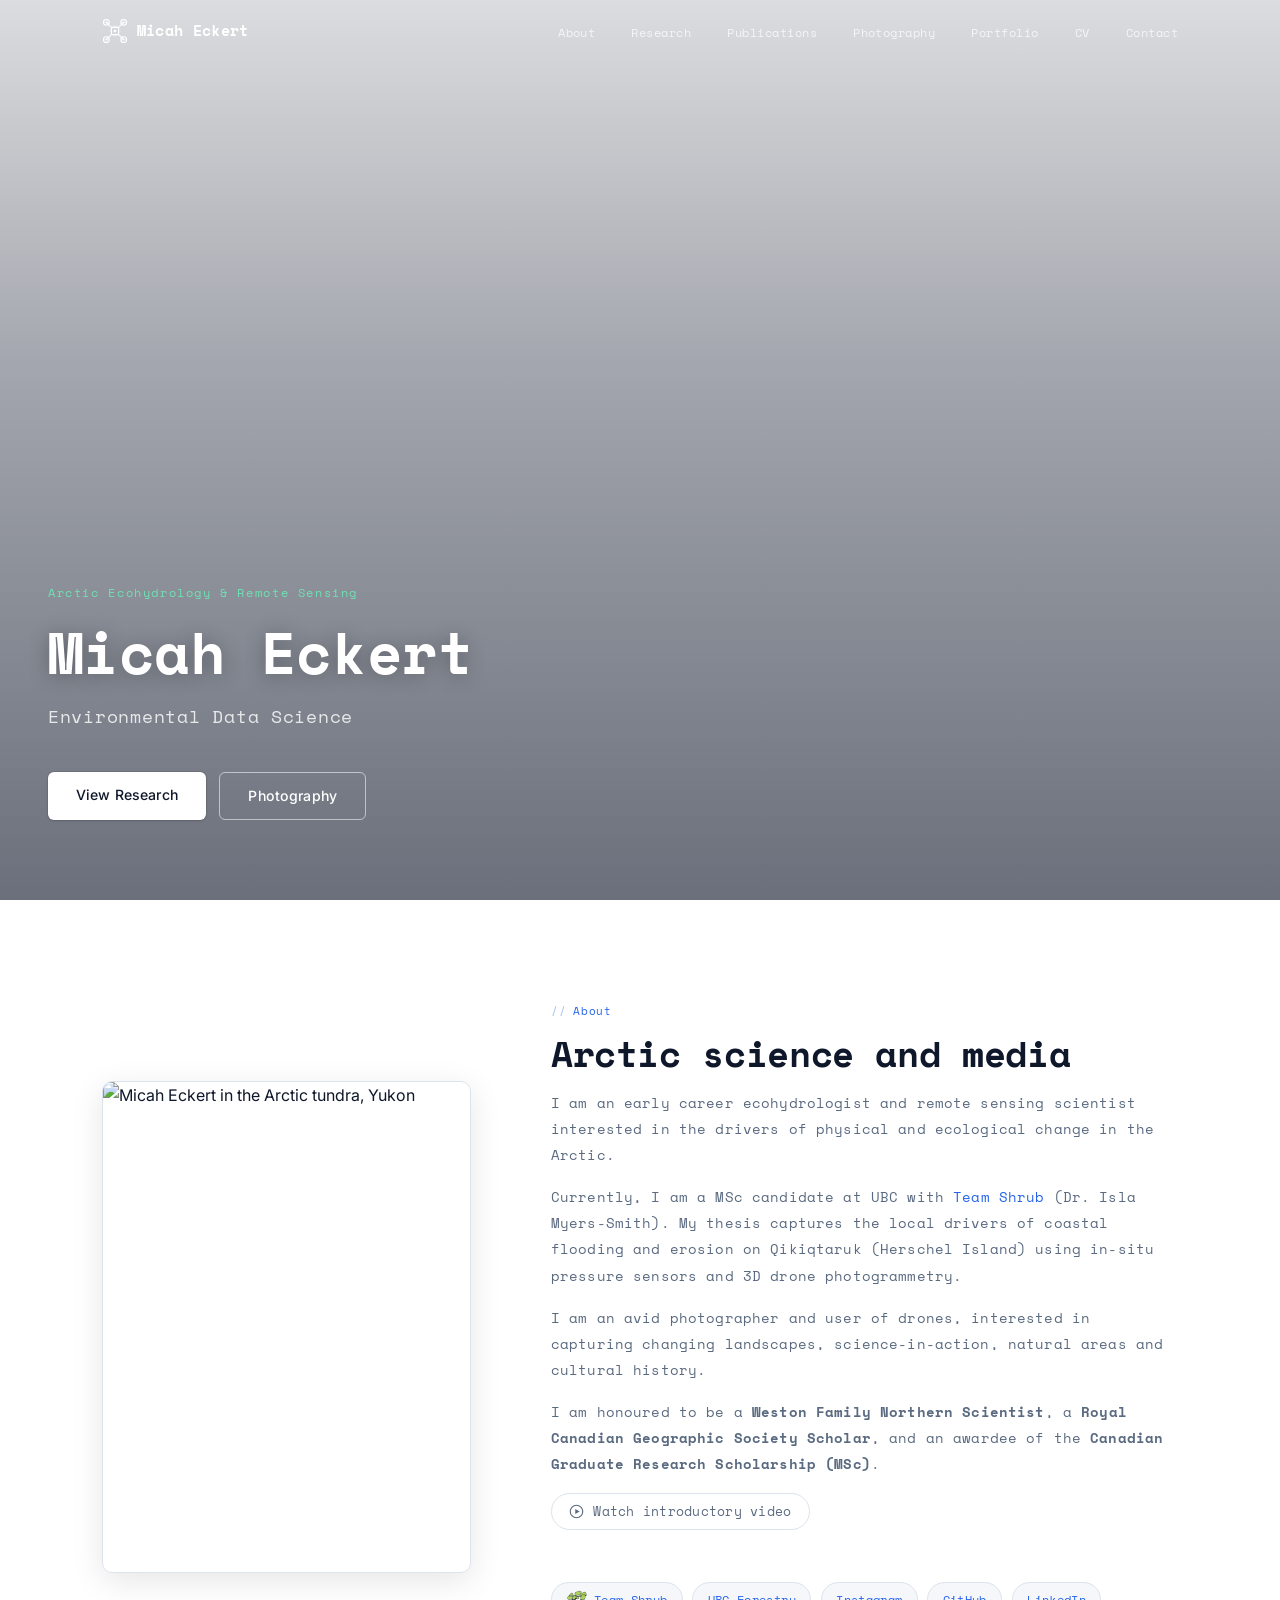
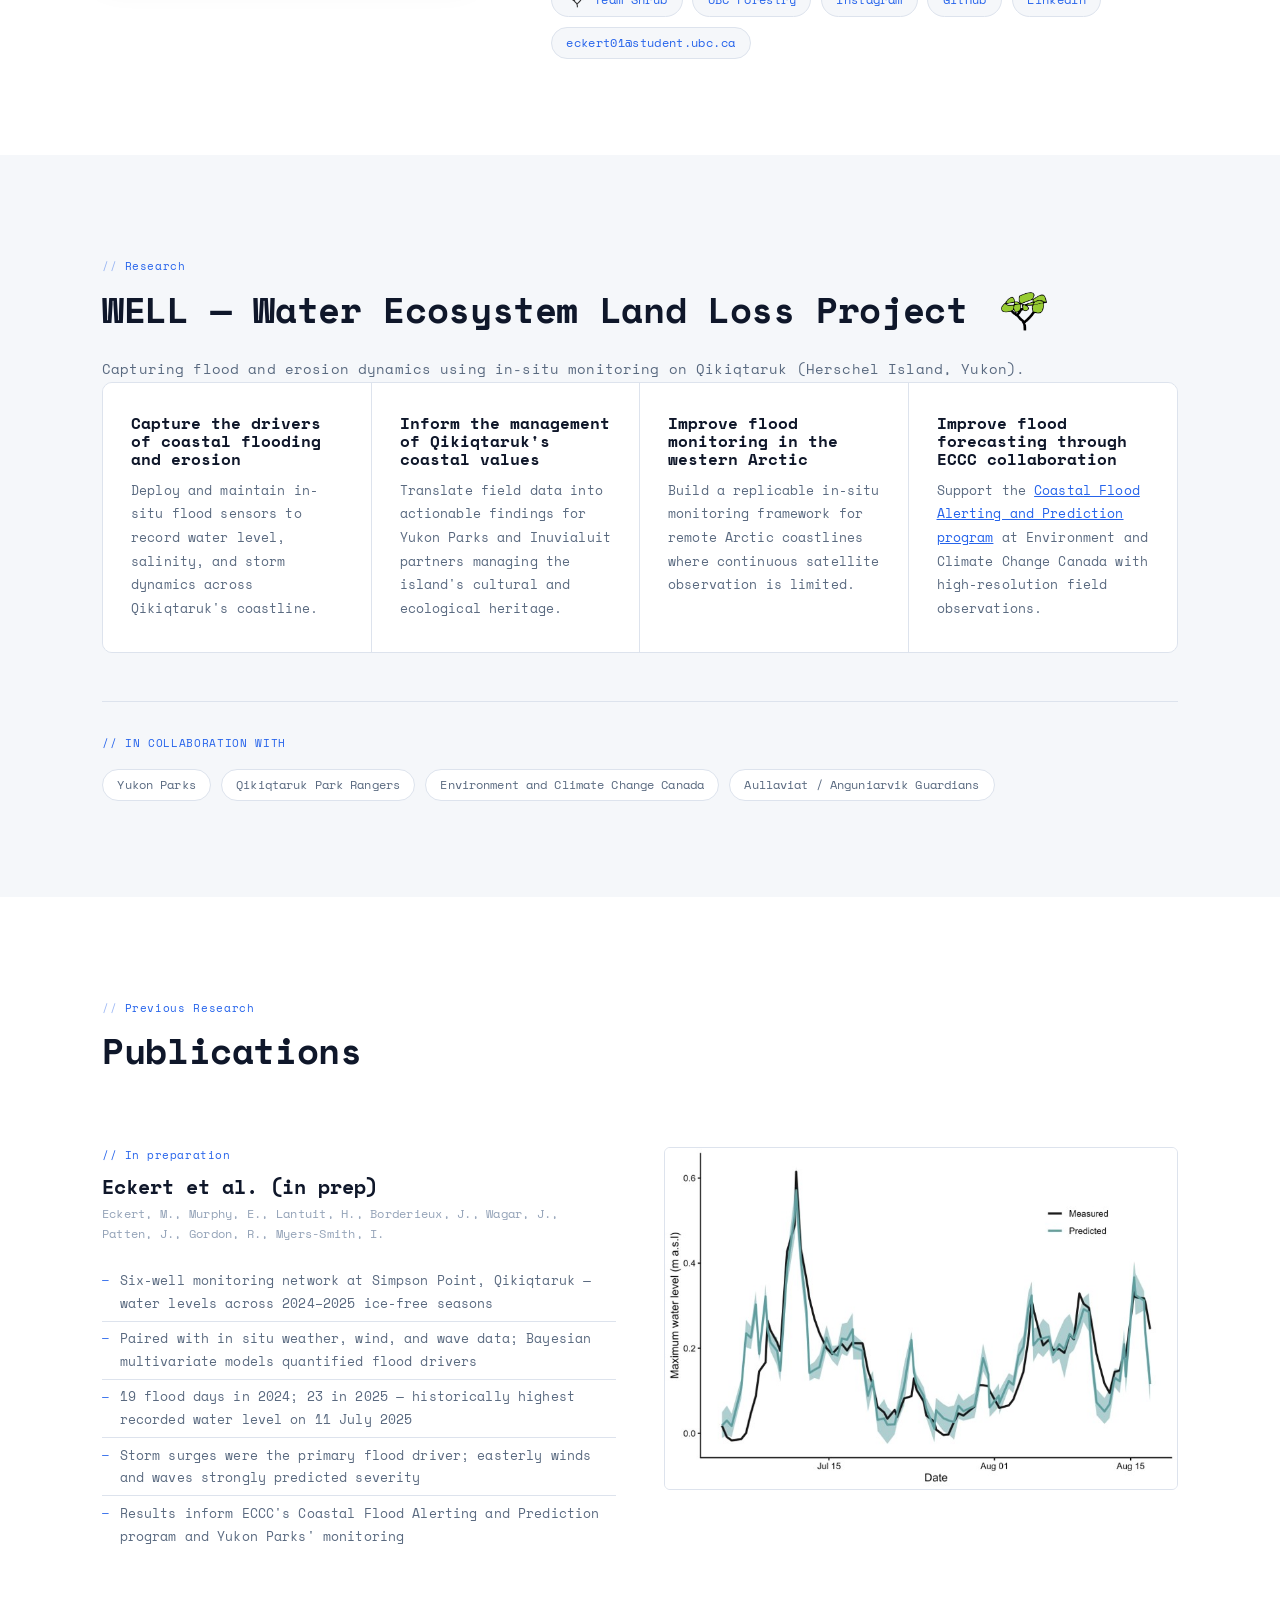
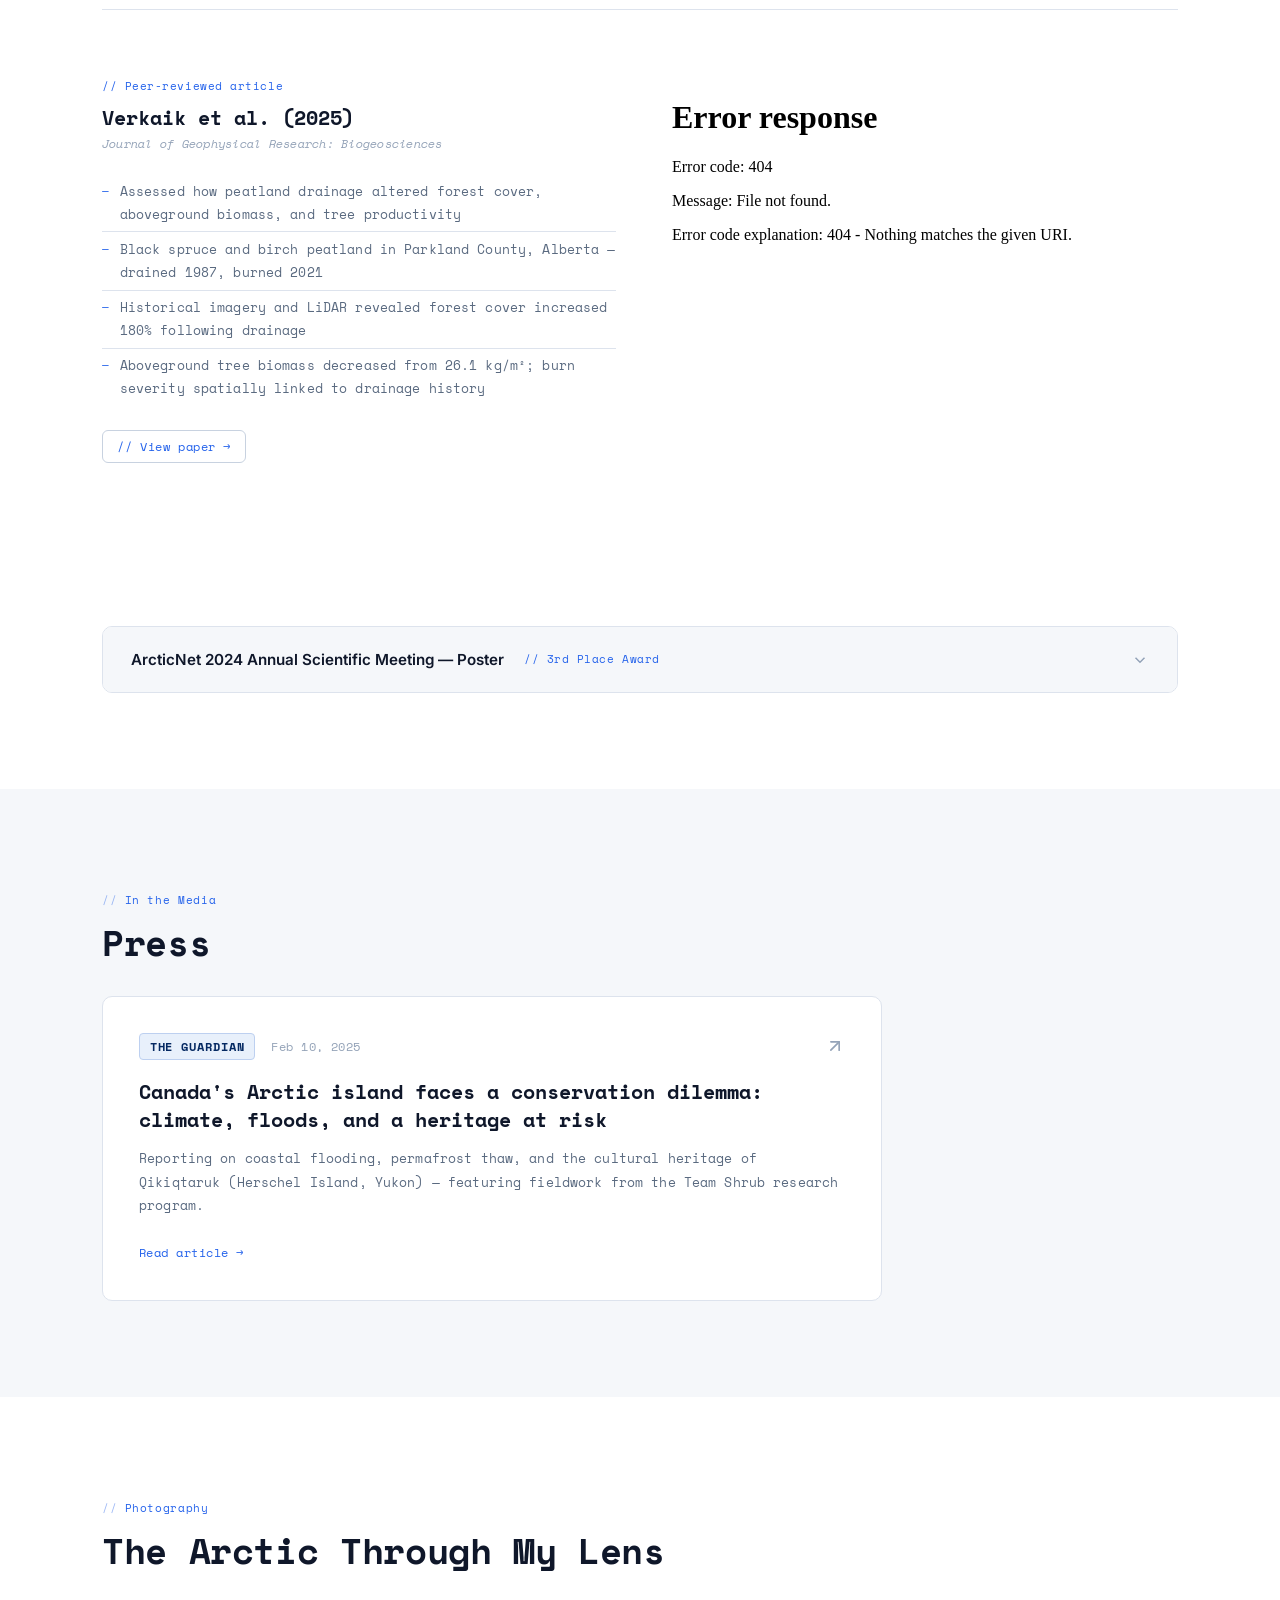
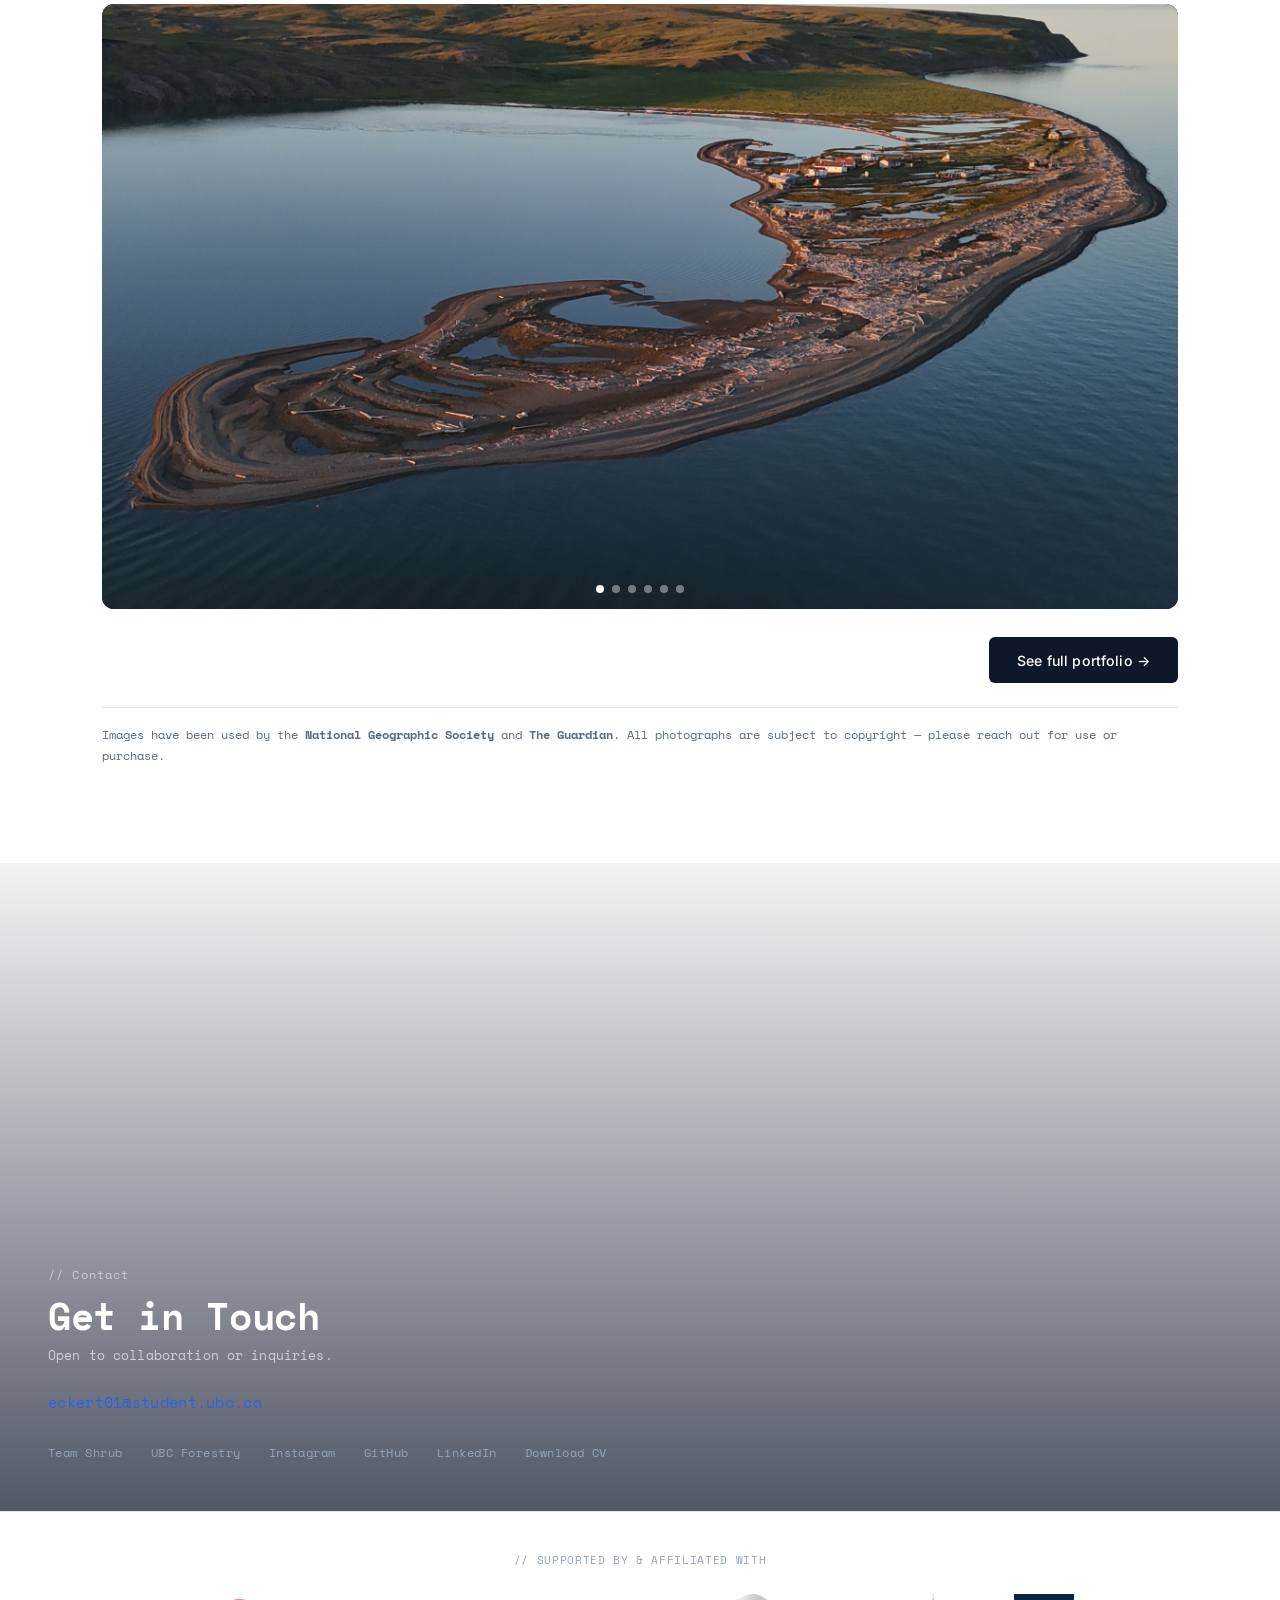
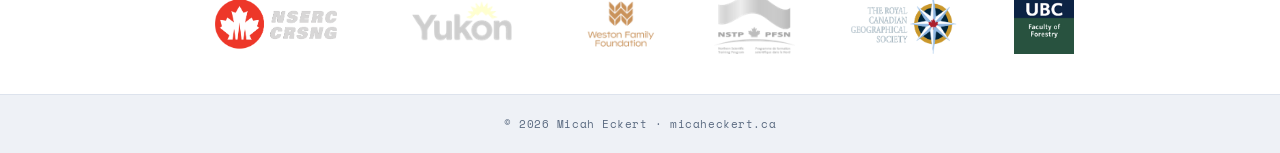
==== commit 1abce62b: "Fix logo image paths: lowercase logos/ -> capital Logos/ for Linux case-sensitivity Co-Authored-By: " ====
--- a/index.html
+++ b/index.html
@@ -319,12 +319,12 @@
     <div class="footer-logos">
       <p class="footer-logos-label">// Supported by &amp; affiliated with</p>
       <div class="footer-logos-row">
-        <img src="logos/Picture1.png" alt="NSERC / CRSNG">
-        <img src="logos/Picture2.png" alt="Yukon Government">
-        <img src="logos/Picture3.png" alt="Weston Family Foundation">
-        <img src="logos/Picture4.png" alt="Northern Scientific Training Program">
-        <img src="logos/Picture5.png" alt="The Royal Canadian Geographical Society">
-        <img src="logos/Picture6.png" alt="UBC Faculty of Forestry">
+        <img src="Logos/Picture1.png" alt="NSERC / CRSNG">
+        <img src="Logos/Picture2.png" alt="Yukon Government">
+        <img src="Logos/Picture3.png" alt="Weston Family Foundation">
+        <img src="Logos/Picture4.png" alt="Northern Scientific Training Program">
+        <img src="Logos/Picture5.png" alt="The Royal Canadian Geographical Society">
+        <img src="Logos/Picture6.png" alt="UBC Faculty of Forestry">
       </div>
     </div>
 
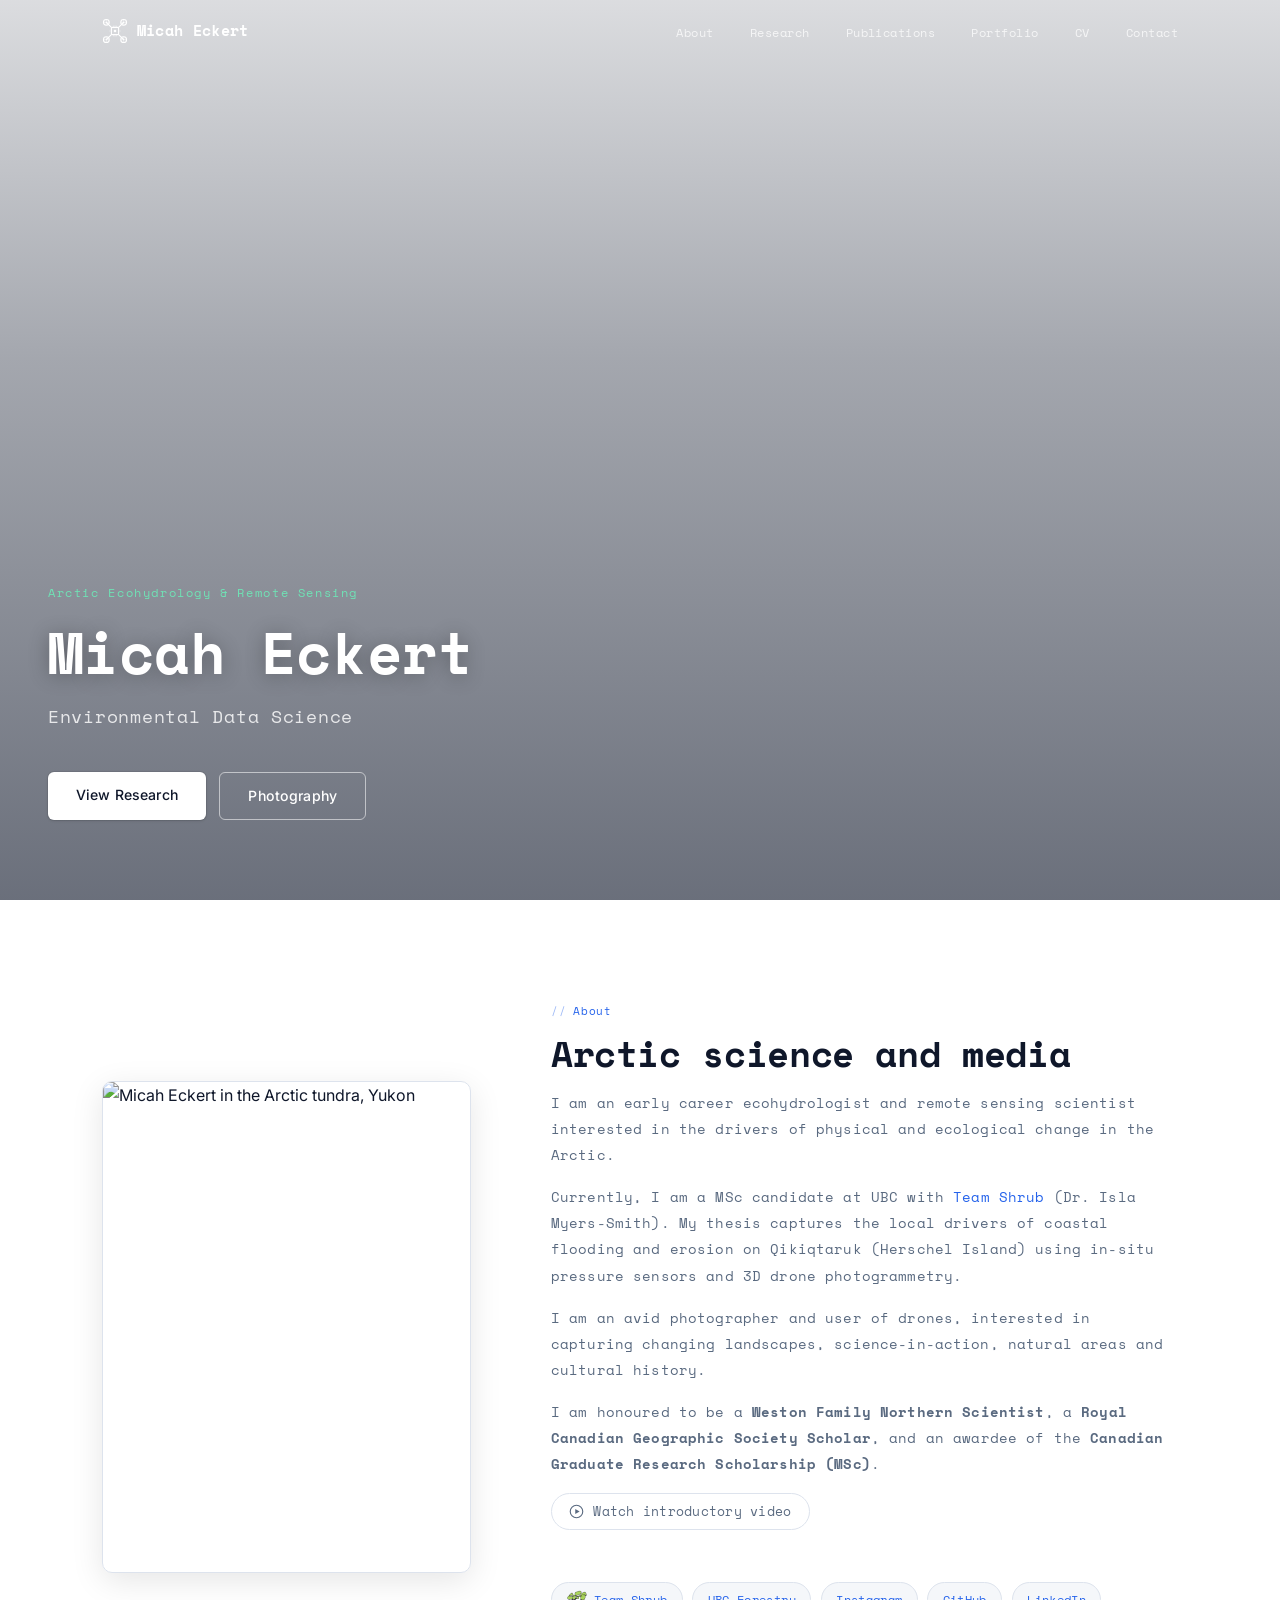
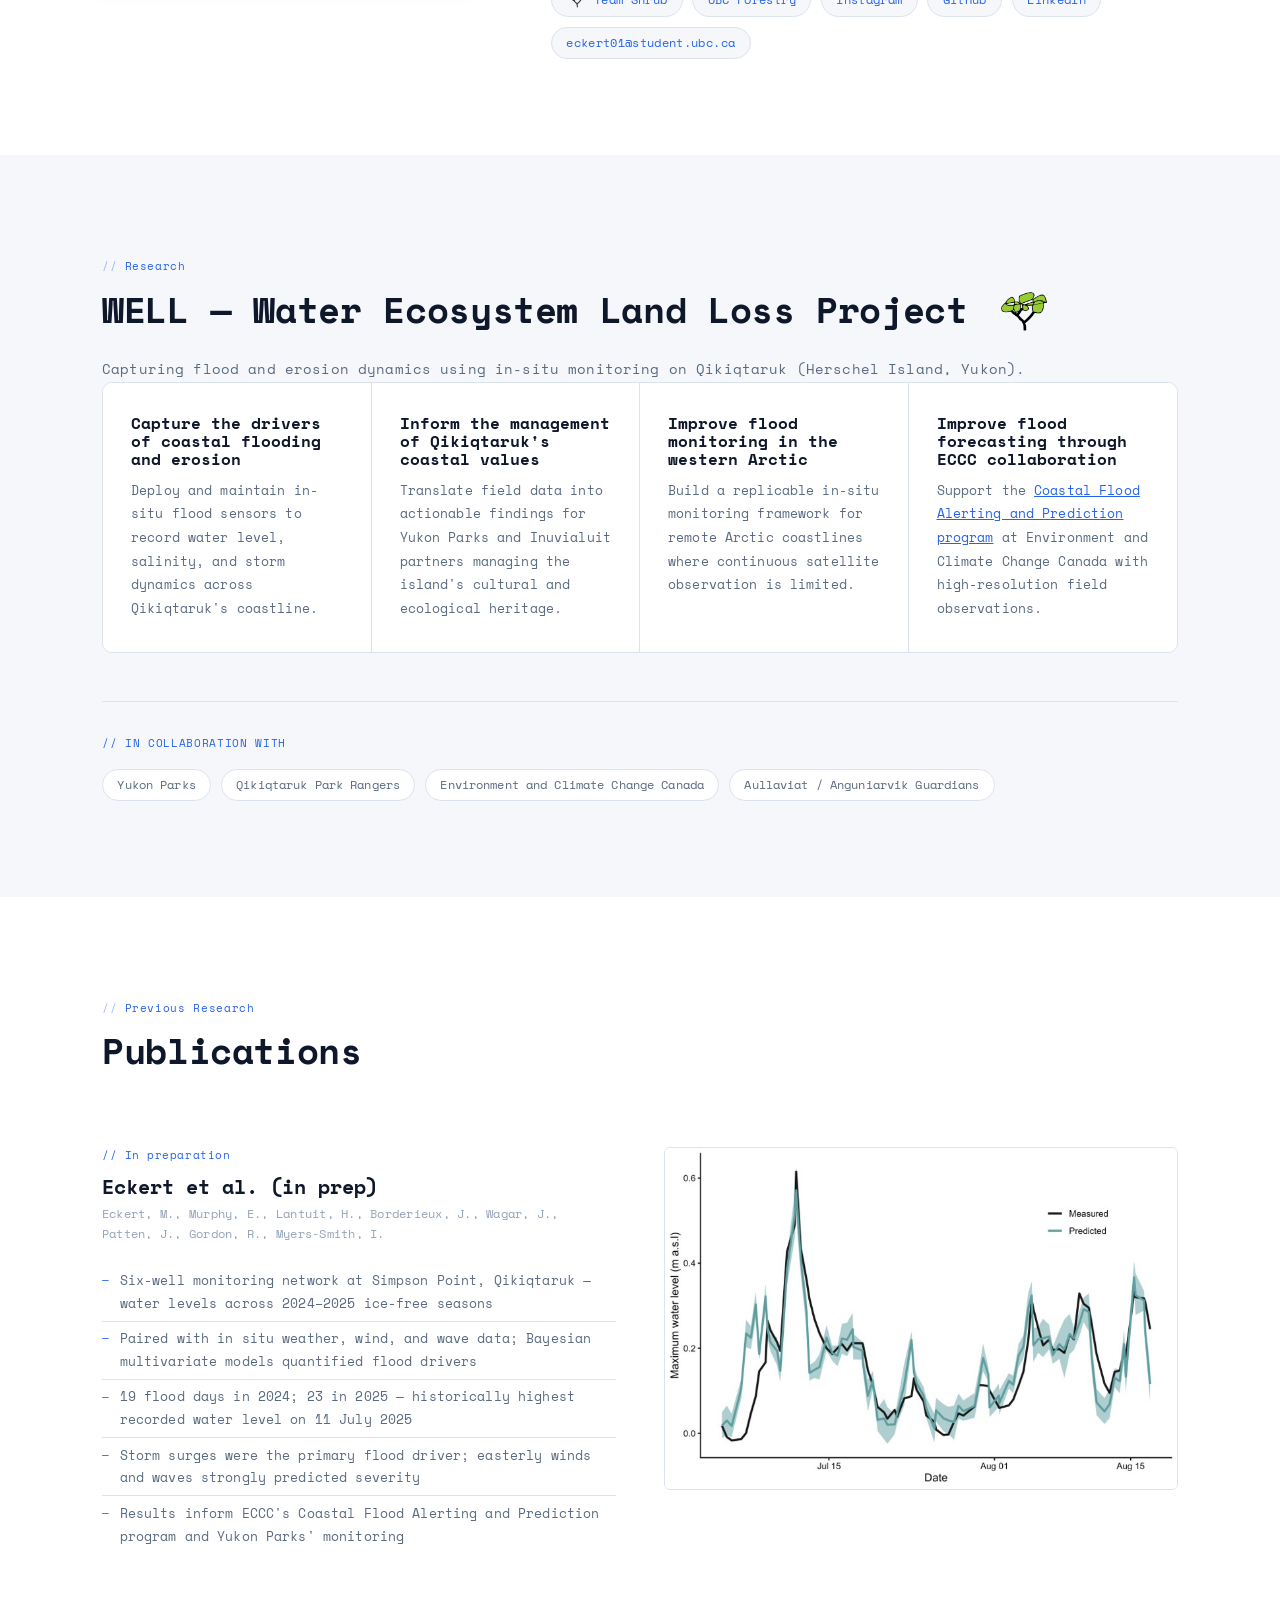
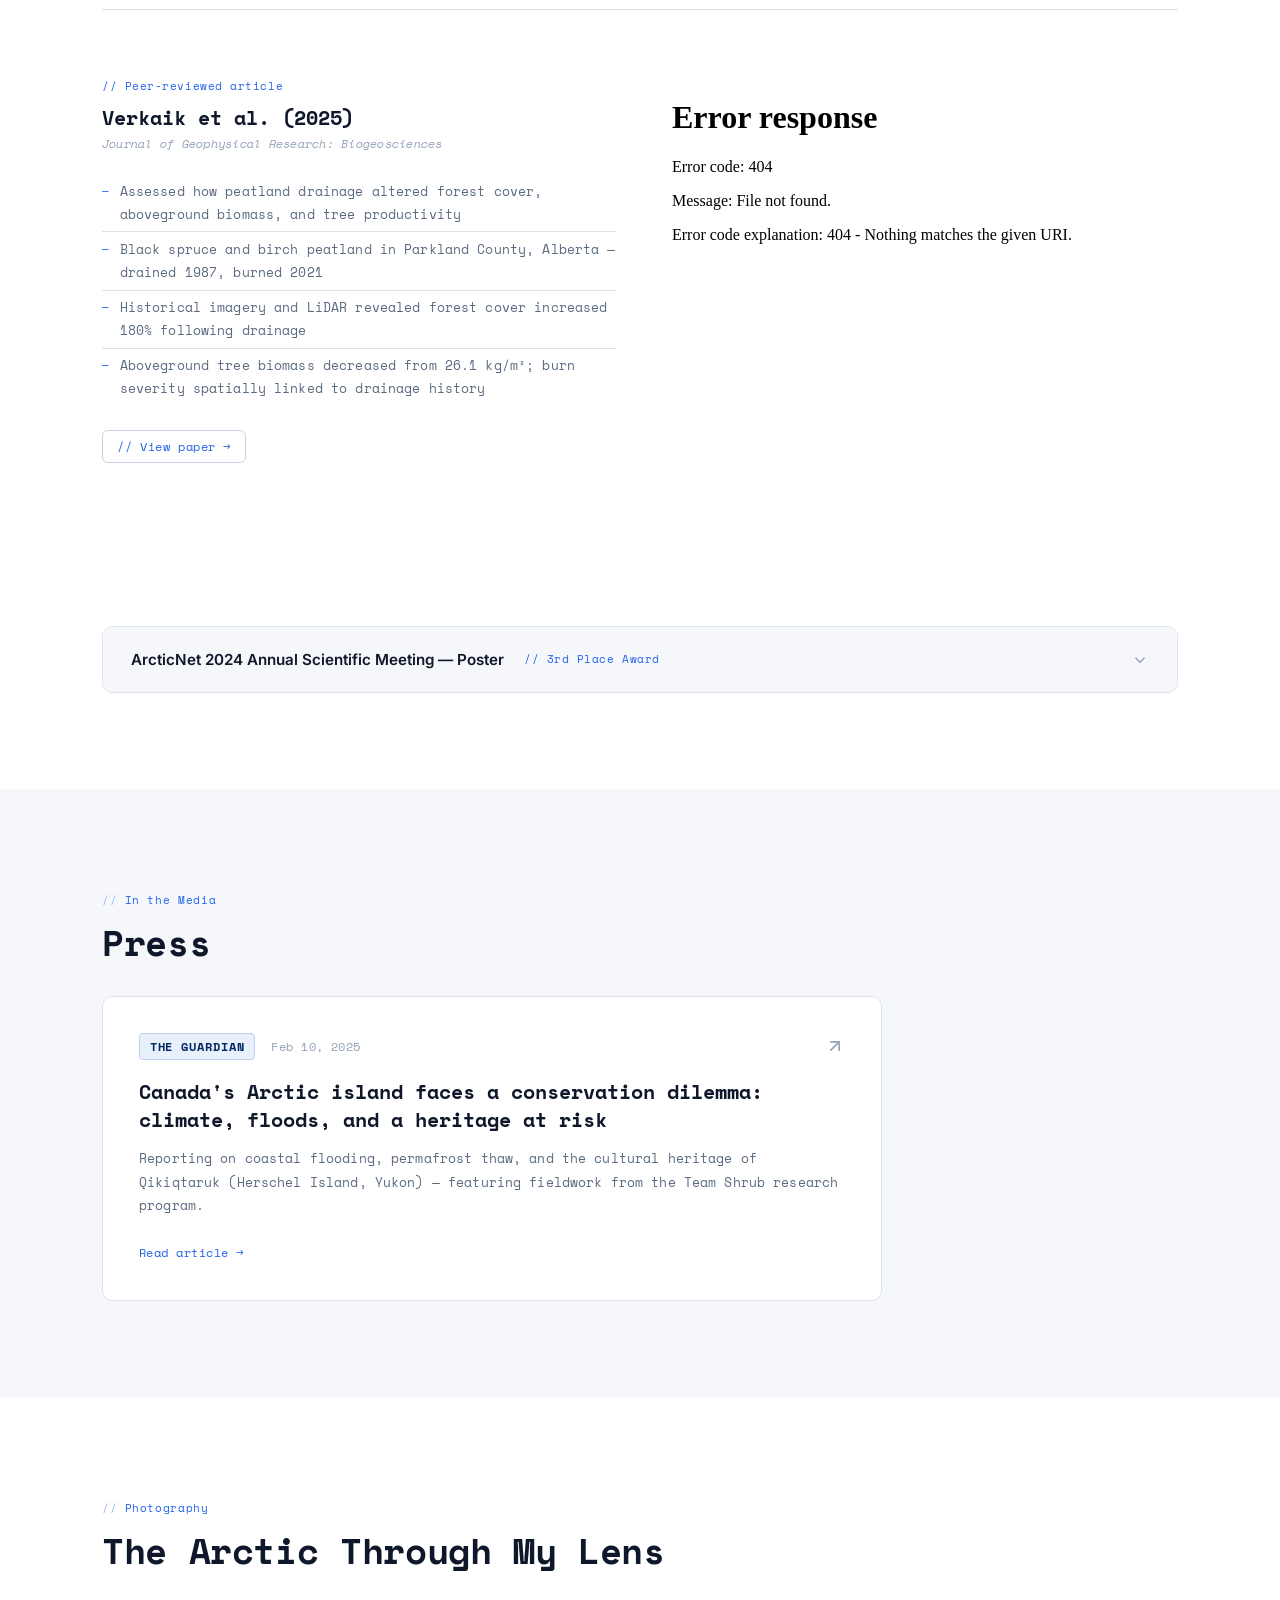
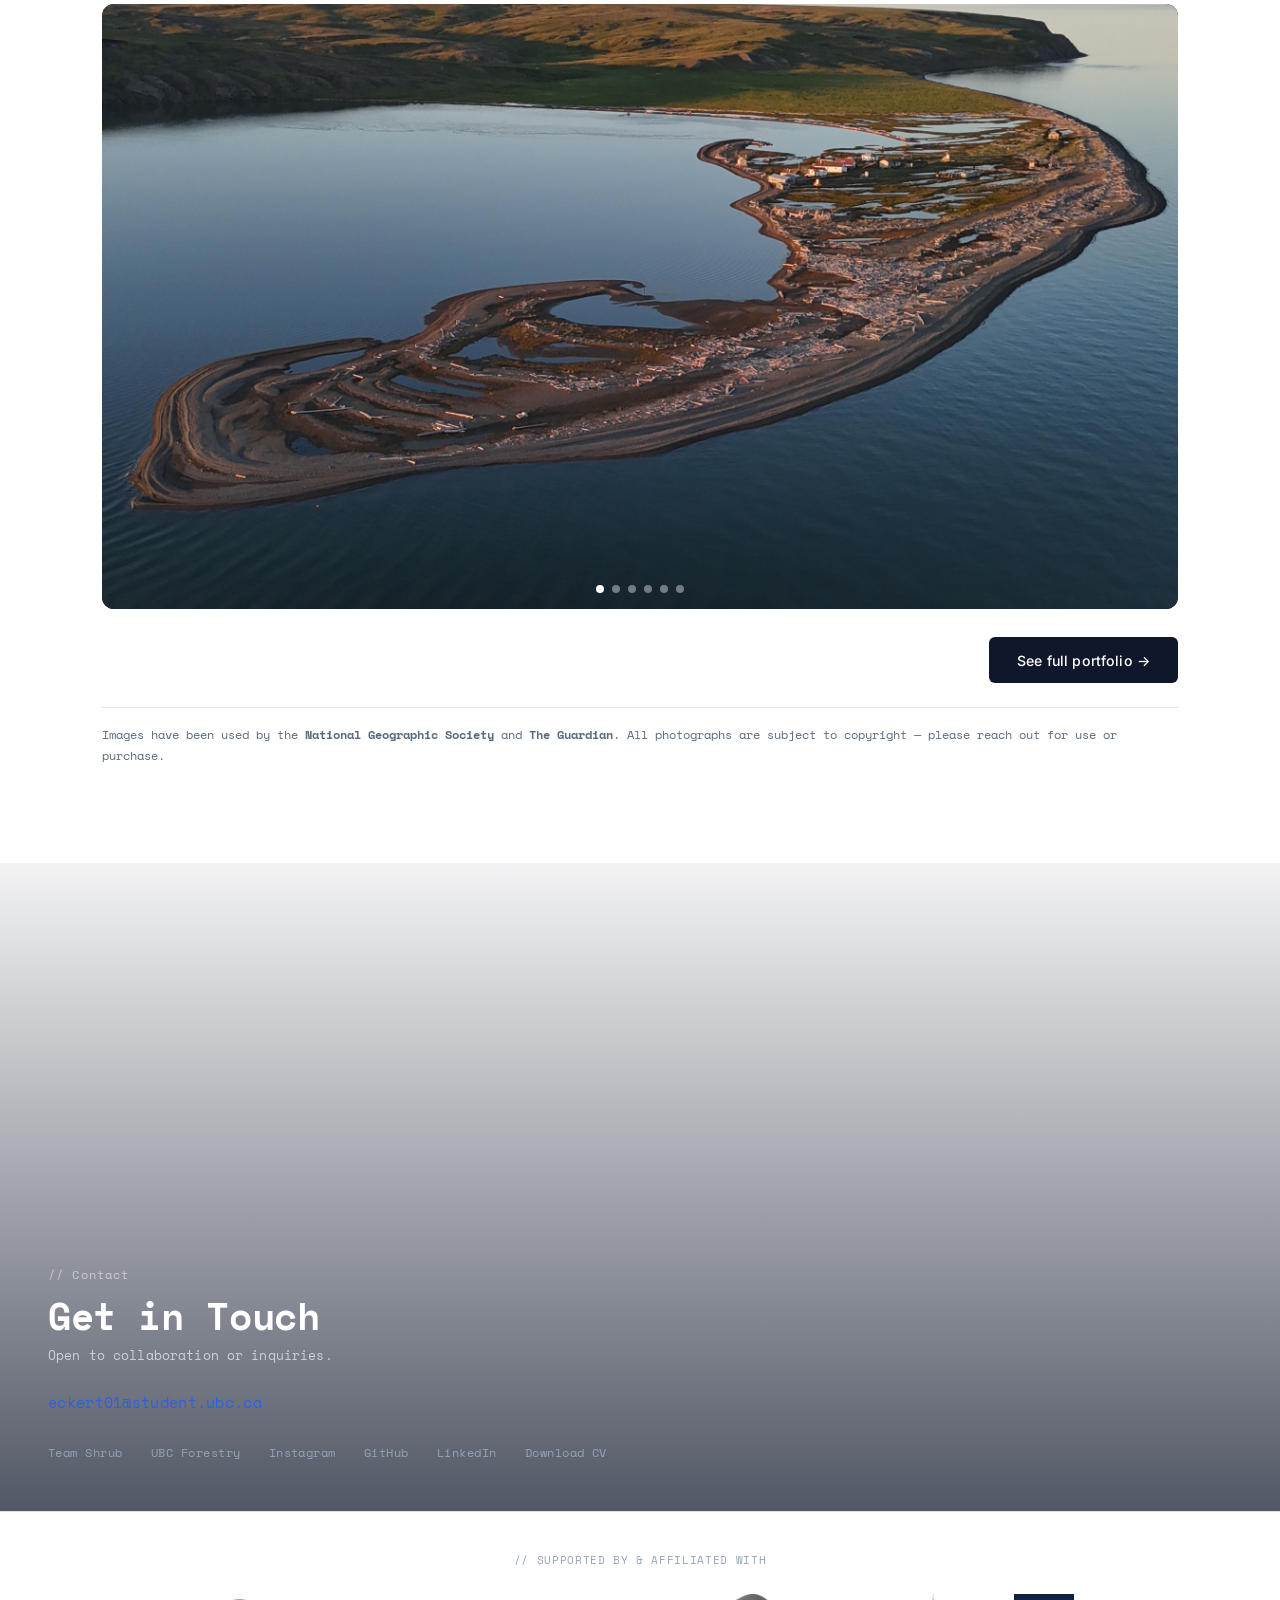
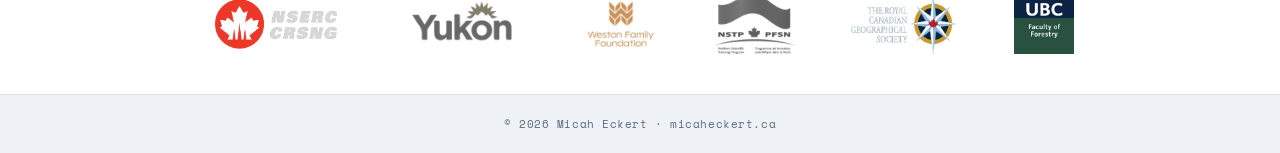
==== commit e5187f92: "Update navbar, darken logos, add WELL project page - Remove Photography and WELL Project links from " ====
--- a/index.html
+++ b/index.html
@@ -57,7 +57,6 @@
         <li><a href="#about">About</a></li>
         <li><a href="#research">Research</a></li>
         <li><a href="#publications">Publications</a></li>
-        <li><a href="#photography">Photography</a></li>
         <li><a href="portfolio.html">Portfolio</a></li>
         <li><a href="cv.html" target="_blank" rel="noopener">CV</a></li>
         <li><a href="#contact">Contact</a></li>
--- a/style.css
+++ b/style.css
@@ -1332,6 +1332,10 @@
   width: auto;
   max-width: 180px;
   object-fit: contain;
+}
+.footer-logos-row img:nth-child(2),
+.footer-logos-row img:nth-child(4) {
+  filter: brightness(0.5);
 }
 
 /* Video trigger button */
